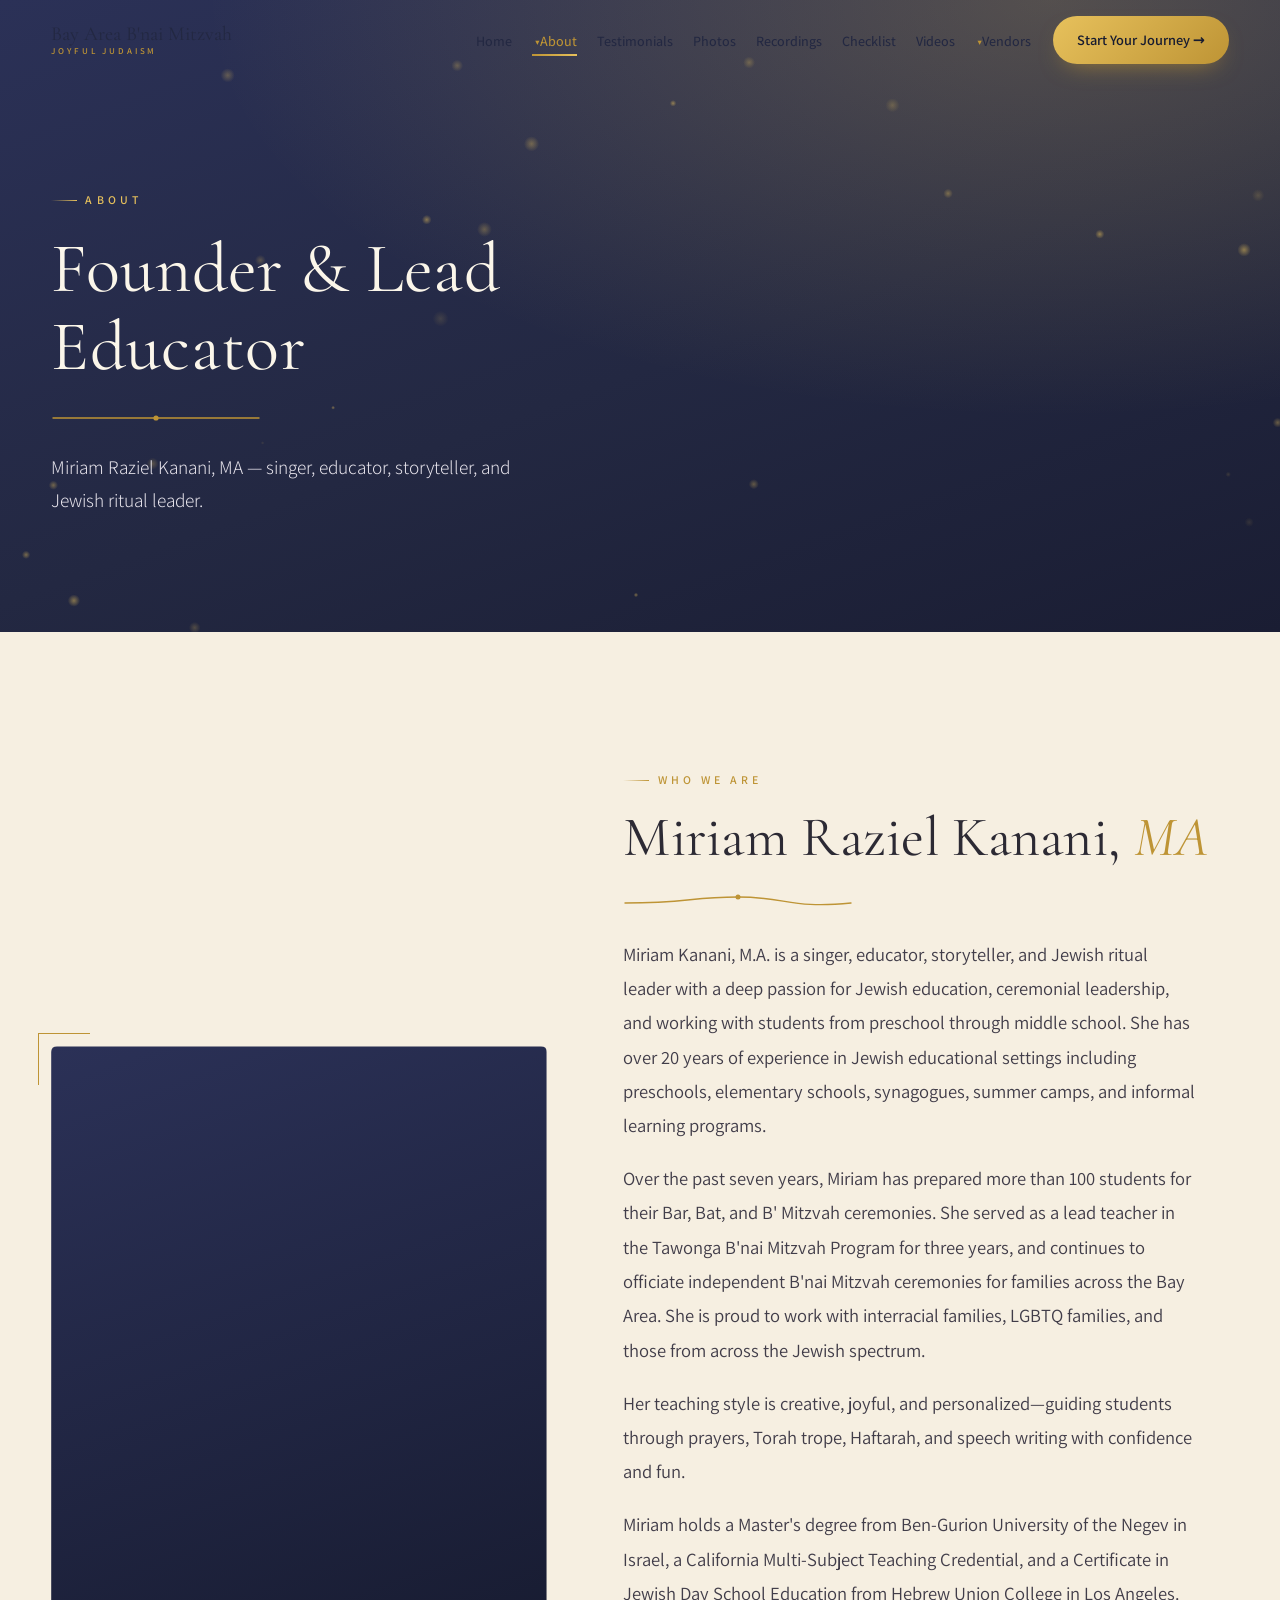
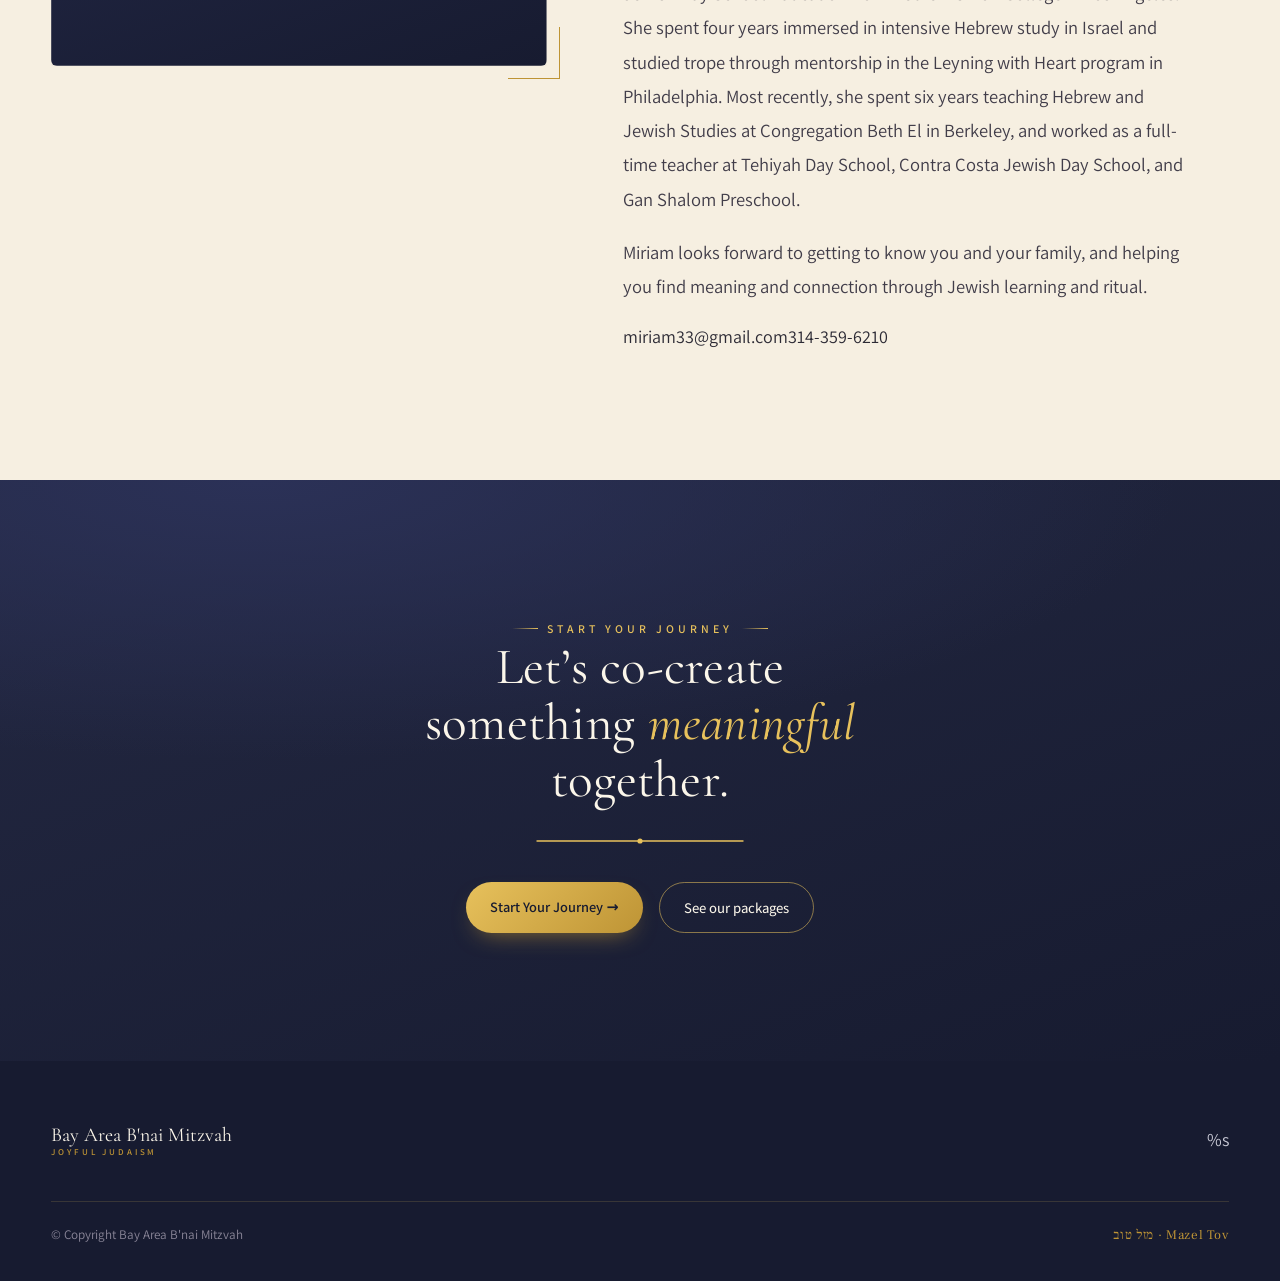
==== about.html @ bce7e062 "Add files via upload" ====
<!DOCTYPE html><html lang="en"><head>
<meta charset="UTF-8"><meta name="viewport" content="width=device-width, initial-scale=1">
<title>About | Bay Area B'nai Mitzvah</title><meta name="description" content="Meet Miriam Raziel Kanani, MA — founder and lead educator of Bay Area B'nai Mitzvah.">
<link rel="icon" href="https://static.wixstatic.com/media/364231_1ac1b4a2a10f49fabf9ff2c1f7f81361~mv2.png/v1/fill/w_64,h_75,al_c,q_90,enc_auto/x.png">
<link rel="preconnect" href="https://fonts.googleapis.com"><link rel="preconnect" href="https://fonts.gstatic.com" crossorigin>
<link href="https://fonts.googleapis.com/css2?family=Cormorant+Garamond:ital,wght@0,300;0,400;0,500;0,600;1,400;1,500&family=Assistant:wght@300;400;500;600;700&family=Frank+Ruhl+Libre:wght@400;500;700&display=swap" rel="stylesheet">
<link rel="stylesheet" href="assets/style.css">
</head><body class=""><header class="site">
  <div class="wrap nav">
    <a class="brand" href="index.html" aria-label="Bay Area B'nai Mitzvah home">
      <img src="https://static.wixstatic.com/media/364231_1ac1b4a2a10f49fabf9ff2c1f7f81361~mv2.png/v1/fill/w_180,h_212,al_c,q_90,enc_auto/x.png" alt="Bay Area B'nai Mitzvah logo" onerror="this.style.display='none'">
      <span class="brand-name">Bay Area B'nai Mitzvah<small>Joyful Judaism</small></span>
    </a>
    <nav class="menu" id="menu" aria-label="Primary">
      <ul><li><a class="lnk" href="index.html">Home</a></li><li class="has-sub"><a class="lnk active" href="about.html">About</a><ul class="sub"><li><a href="ceremony.html">Philosophy & Ceremony Officiation</a></li><li><a href="mentoring.html">Mentoring</a></li><li><a href="packages.html">Offerings & Packages</a></li><li><a href="songleaders.html">Songleaders</a></li><li><a href="faq.html">FAQ</a></li></ul></li><li><a class="lnk" href="testimonials.html">Testimonials</a></li><li><a class="lnk" href="photos.html">Photos</a></li><li><a class="lnk" href="recordings.html">Recordings</a></li><li><a class="lnk" href="checklist.html">Checklist</a></li><li><a class="lnk" href="videos.html">Videos</a></li><li class="has-sub"><a class="lnk" href="vendors.html">Vendors</a><ul class="sub"><li><a href="video-packages.html">Video Packages</a></li></ul></li></ul>
      <a class="cta" href="contact.html">Start Your Journey &rarr;</a>
    </nav>
    <button class="burger" id="burger" aria-label="Menu" aria-expanded="false"><span></span><span></span><span></span></button>
  </div>
</header><section class="page-hero reveal-root"><canvas class="motes" data-dense="0"></canvas>
  <div class="wrap"><span class="eyebrow">About</span><h1>Founder &amp; Lead Educator</h1><svg class="flourish" width="210" height="18" viewBox="0 0 210 18" style="--len:240" aria-hidden="true"><line x1="2" y1="9" x2="208" y2="9"/><circle class="dot" cx="105" cy="9" r="2.6"/></svg> <p>Miriam Raziel Kanani, MA — singer, educator, storyteller, and Jewish ritual leader.</p></div></section><section class="band band-parchment reveal-root"><div class="wrap"><div class="split flip">
   <div class="frame portrait bio-media"><div class="imgwrap"><img src="https://static.wixstatic.com/media/364231_f0483b41922f4c3c9e0d97ffe8e826ed~mv2.jpg/v1/fill/w_900,h_1150,al_c,q_90,enc_auto/x.jpg" alt="Miriam Raziel Kanani" loading="lazy" onerror="this.closest('.imgwrap').style.background='linear-gradient(160deg,#2b3157,#171b30)';this.style.opacity=0;"></div><span class="corner c-tl"></span><span class="corner c-br"></span></div>
   <div><span class="eyebrow">Who We Are</span><h2 class="title">Miriam Raziel Kanani, <em>MA</em></h2><svg class="flourish" width="230" height="20" viewBox="0 0 230 20" style="--len:360" aria-hidden="true"><path d="M2 10 C 66 10, 66 4, 115 4 S 168 16, 228 10"/><circle class="dot" cx="115" cy="4" r="2.5"/></svg>
     <p class="lead-p">Miriam Kanani, M.A. is a singer, educator, storyteller, and Jewish ritual leader with a deep passion for Jewish education, ceremonial leadership, and working with students from preschool through middle school. She has over 20 years of experience in Jewish educational settings including preschools, elementary schools, synagogues, summer camps, and informal learning programs.</p>
     <p class="lead-p">Over the past seven years, Miriam has prepared more than 100 students for their Bar, Bat, and B' Mitzvah ceremonies. She served as a lead teacher in the Tawonga B'nai Mitzvah Program for three years, and continues to officiate independent B'nai Mitzvah ceremonies for families across the Bay Area. She is proud to work with interracial families, LGBTQ families, and those from across the Jewish spectrum.</p>
     <p class="lead-p">Her teaching style is creative, joyful, and personalized&mdash;guiding students through prayers, Torah trope, Haftarah, and speech writing with confidence and fun.</p>
     <p class="lead-p">Miriam holds a Master's degree from Ben-Gurion University of the Negev in Israel, a California Multi-Subject Teaching Credential, and a Certificate in Jewish Day School Education from Hebrew Union College in Los Angeles. She spent four years immersed in intensive Hebrew study in Israel and studied trope through mentorship in the Leyning with Heart program in Philadelphia. Most recently, she spent six years teaching Hebrew and Jewish Studies at Congregation Beth El in Berkeley, and worked as a full-time teacher at Tehiyah Day School, Contra Costa Jewish Day School, and Gan Shalom Preschool.</p>
     <p class="lead-p">Miriam looks forward to getting to know you and your family, and helping you find meaning and connection through Jewish learning and ritual.</p>
     <div class="contact"><a href="mailto:miriam33@gmail.com">miriam33@gmail.com</a><a href="tel:3143596210">314-359-6210</a></div>
   </div>
 </div></div></section><section class="band band-ink reveal-root">
  <div class="wrap cta-strip">
    <span class="eyebrow center">Start Your Journey</span>
    <h2 class="title">Let&rsquo;s co-create something <em>meaningful</em> together.</h2>
    <svg class="flourish center" width="210" height="18" viewBox="0 0 210 18" style="--len:240" aria-hidden="true"><line x1="2" y1="9" x2="208" y2="9"/><circle class="dot" cx="105" cy="9" r="2.6"/></svg>
    <div class="btns"><a class="cta" href="contact.html">Start Your Journey &rarr;</a><a class="ghost light" href="packages.html">See our packages</a></div>
  </div></section><footer class="site">
  <div class="wrap">
    <div class="foot">
      <a class="brand" href="index.html">
        <img src="%s" alt="Bay Area B'nai Mitzvah logo" style="width:46px" onerror="this.style.display='none'">
        <span class="brand-name">Bay Area B'nai Mitzvah<small>Joyful Judaism</small></span>
      </a>
      <nav aria-label="Footer">%s</nav>
    </div>
    <div class="foot-base">
      <span>&copy; Copyright Bay Area B'nai Mitzvah</span>
      <span class="heb-sig">&#1502;&#1494;&#1500; &#1496;&#1493;&#1489; &middot; Mazel Tov</span>
    </div>
  </div>
</footer>
<button id="top" aria-label="Back to top">&uarr;</button>
<script src="assets/app.js"></script>
</body></html>
---- assets/style.css ----
/* ============================================================
   Bay Area B'nai Mitzvah — shared design system
   Palette rooted in illuminated Hebrew manuscript + golden hour
   ============================================================ */
:root{
  --parchment:#F6EFE1;
  --parchment-2:#EFE5D2;
  --parchment-3:#E9DCC4;
  --ink:#232842;
  --ink-2:#171B30;
  --gold:#BE9435;
  --gold-bright:#E7C15C;
  --gold-soft:#D8BE84;
  --olive:#6E7C4E;
  --pom:#A2494A;
  --text:#2C2A34;
  --muted:#6E6879;
  --muted-on-dark:#C9CAD6;
  --serif:"Cormorant Garamond", Georgia, serif;
  --sans:"Assistant", system-ui, sans-serif;
  --hebrew:"Frank Ruhl Libre", serif;
  --shadow:0 24px 60px -28px rgba(23,27,48,.35);
  --ease:cubic-bezier(.22,.61,.36,1);
}
*{box-sizing:border-box;}
html{scroll-behavior:smooth;}
body{margin:0;background:var(--parchment);color:var(--text);font-family:var(--sans);font-size:18px;line-height:1.7;-webkit-font-smoothing:antialiased;overflow-x:hidden;}
img{max-width:100%;display:block;}
a{color:inherit;text-decoration:none;}
h1,h2,h3,h4{font-family:var(--serif);font-weight:400;line-height:1.1;margin:0;letter-spacing:.005em;}
.wrap{width:min(1180px,92vw);margin-inline:auto;}
.narrow{width:min(880px,92vw);margin-inline:auto;}

.eyebrow{font-family:var(--sans);font-size:.74rem;font-weight:600;letter-spacing:.34em;text-transform:uppercase;color:var(--gold);display:inline-flex;align-items:center;gap:.7em;}
.eyebrow::before{content:"";width:26px;height:1px;background:linear-gradient(90deg,transparent,var(--gold));display:inline-block;}
.eyebrow.center::after{content:"";width:26px;height:1px;background:linear-gradient(90deg,var(--gold),transparent);display:inline-block;}

/* ---------- NAV ---------- */
header.site{position:fixed;inset:0 0 auto 0;z-index:60;transition:background .5s var(--ease),box-shadow .5s var(--ease),padding .4s var(--ease);padding:16px 0;}
header.site.scrolled{background:rgba(246,239,225,.86);backdrop-filter:blur(14px);-webkit-backdrop-filter:blur(14px);box-shadow:0 1px 0 rgba(190,148,53,.25),0 18px 40px -34px rgba(23,27,48,.5);padding:9px 0;}
header.site.solid{background:rgba(246,239,225,.92);backdrop-filter:blur(10px);box-shadow:0 1px 0 rgba(190,148,53,.2);}
.nav{display:flex;align-items:center;justify-content:space-between;gap:22px;}
.brand{display:flex;align-items:center;gap:12px;}
.brand img{width:40px;height:auto;filter:drop-shadow(0 4px 10px rgba(23,27,48,.18));transition:transform .6s var(--ease);}
.brand:hover img{transform:rotate(-4deg) scale(1.05);}
.brand-name{font-family:var(--serif);font-size:1.24rem;line-height:1.02;color:var(--ink);}
.brand-name small{display:block;font-family:var(--sans);font-size:.56rem;letter-spacing:.32em;text-transform:uppercase;color:var(--gold);margin-top:3px;font-weight:600;}

.menu{display:flex;align-items:center;gap:22px;}
.menu>ul{display:flex;align-items:center;gap:20px;list-style:none;margin:0;padding:0;}
.menu a.lnk{position:relative;font-size:.88rem;font-weight:500;color:var(--ink);padding:6px 0;}
.menu a.lnk::after{content:"";position:absolute;left:0;bottom:0;height:1.5px;width:100%;background:linear-gradient(90deg,var(--gold),var(--gold-bright));transform:scaleX(0);transform-origin:left;transition:transform .4s var(--ease);}
.menu a.lnk:hover,.menu a.lnk.active{color:var(--gold);}
.menu a.lnk.active::after,.menu a.lnk:hover::after{transform:scaleX(1);}
.has-sub{position:relative;}
.has-sub>a::before{content:"▾";font-size:.6em;margin-left:.35em;color:var(--gold);vertical-align:middle;}
.sub{position:absolute;top:calc(100% + 14px);left:50%;transform:translateX(-50%) translateY(8px);background:var(--parchment);min-width:252px;border:1px solid rgba(190,148,53,.28);border-radius:12px;box-shadow:var(--shadow);padding:10px;opacity:0;visibility:hidden;transition:.3s var(--ease);list-style:none;margin:0;}
.has-sub:hover .sub{opacity:1;visibility:visible;transform:translateX(-50%) translateY(0);}
.sub::before{content:"";position:absolute;top:-6px;left:50%;transform:translateX(-50%) rotate(45deg);width:12px;height:12px;background:var(--parchment);border-left:1px solid rgba(190,148,53,.28);border-top:1px solid rgba(190,148,53,.28);}
.sub li a{display:block;padding:9px 14px;border-radius:8px;font-size:.85rem;color:var(--text);transition:.22s var(--ease);}
.sub li a:hover{background:var(--parchment-2);color:var(--gold);padding-left:20px;}

.cta{font-family:var(--sans);font-weight:600;font-size:.9rem;color:var(--ink-2);background:linear-gradient(135deg,var(--gold-bright),var(--gold));padding:12px 24px;border-radius:100px;position:relative;overflow:hidden;box-shadow:0 10px 24px -12px rgba(190,148,53,.8);transition:transform .4s var(--ease),box-shadow .4s var(--ease);display:inline-flex;align-items:center;gap:.5em;border:none;cursor:pointer;white-space:nowrap;}
.cta::after{content:"";position:absolute;top:0;left:-120%;width:60%;height:100%;background:linear-gradient(100deg,transparent,rgba(255,255,255,.55),transparent);transform:skewX(-18deg);transition:left .7s var(--ease);}
.cta:hover{transform:translateY(-3px);box-shadow:0 16px 32px -12px rgba(190,148,53,.85);}
.cta:hover::after{left:130%;}
.cta.dark{background:linear-gradient(135deg,var(--ink),var(--ink-2));color:#F6EFE1;box-shadow:0 10px 24px -12px rgba(23,27,48,.7);}

.ghost{color:var(--ink);border:1px solid rgba(190,148,53,.55);padding:12px 24px;border-radius:100px;font-weight:500;font-size:.92rem;transition:.4s var(--ease);display:inline-flex;align-items:center;gap:.5em;cursor:pointer;background:none;}
.ghost:hover{background:rgba(190,148,53,.12);border-color:var(--gold);transform:translateY(-3px);}
.ghost.light{color:#FBF6EA;border-color:rgba(231,193,92,.55);}
.ghost.light:hover{background:rgba(231,193,92,.14);border-color:var(--gold-bright);}

.burger{display:none;flex-direction:column;gap:5px;background:none;border:none;cursor:pointer;padding:8px;z-index:70;}
.burger span{width:26px;height:2px;background:var(--ink);border-radius:2px;transition:.35s var(--ease);}
.burger.open span:nth-child(1){transform:translateY(7px) rotate(45deg);}
.burger.open span:nth-child(2){opacity:0;}
.burger.open span:nth-child(3){transform:translateY(-7px) rotate(-45deg);}

/* ---------- HERO (home) ---------- */
.hero{position:relative;min-height:100svh;display:flex;align-items:center;overflow:hidden;isolation:isolate;}
.hero-bg{position:absolute;inset:0;z-index:-3;background:radial-gradient(120% 90% at 78% 18%, rgba(231,193,92,.30), transparent 55%),linear-gradient(160deg,#2b3157 0%,#232842 42%,#1a1d33 100%);}
.hero-photo{position:absolute;inset:0;z-index:-2;background-image:linear-gradient(180deg,rgba(23,27,48,.30),rgba(23,27,48,.62)),var(--hero-img);background-size:cover;background-position:center 30%;opacity:.55;animation:kenburns 26s ease-in-out infinite alternate;}
@keyframes kenburns{from{transform:scale(1.08) translateY(0);}to{transform:scale(1.16) translateY(-2%);}}
.hero-glow{position:absolute;z-index:-1;width:60vmax;height:60vmax;right:-10vmax;top:-18vmax;border-radius:50%;background:radial-gradient(circle,rgba(231,193,92,.28),transparent 62%);filter:blur(10px);animation:breathe 9s ease-in-out infinite;}
@keyframes breathe{50%{transform:scale(1.12);opacity:.8;}}
.motes{position:absolute;inset:0;z-index:-1;pointer-events:none;}
.hero-inner{width:min(1180px,92vw);margin-inline:auto;padding:120px 0 90px;}
.hero-eyebrow{color:var(--gold-bright);}
.hero-eyebrow::before{background:linear-gradient(90deg,transparent,var(--gold-bright));}
.hero h1{color:#FBF6EA;font-size:clamp(2.7rem,6.4vw,5.4rem);max-width:15ch;margin:.35em 0 .5em;text-shadow:0 2px 30px rgba(0,0,0,.25);}
.hero h1 em{font-style:italic;color:var(--gold-bright);}
.hero p.lede{color:#E7E4EC;font-size:clamp(1.05rem,1.6vw,1.28rem);max-width:52ch;font-weight:300;line-height:1.65;}
.hero-actions{display:flex;gap:16px;flex-wrap:wrap;margin-top:36px;}
.scrollcue{position:absolute;left:50%;bottom:26px;transform:translateX(-50%);color:rgba(251,246,234,.7);font-size:.68rem;letter-spacing:.3em;text-transform:uppercase;display:flex;flex-direction:column;align-items:center;gap:8px;}
.scrollcue .line{width:1px;height:40px;background:linear-gradient(var(--gold-bright),transparent);animation:cue 2s ease-in-out infinite;transform-origin:top;}
@keyframes cue{0%,100%{transform:scaleY(.4);opacity:.4;}50%{transform:scaleY(1);opacity:1;}}

/* ---------- PAGE HERO (interior) ---------- */
.page-hero{position:relative;overflow:hidden;isolation:isolate;padding:clamp(140px,20vh,220px) 0 clamp(56px,8vw,96px);background:radial-gradient(120% 120% at 82% 0%, rgba(231,193,92,.24), transparent 55%),linear-gradient(160deg,#2b3157,#232842 55%,#1a1d33);}
.page-hero .motes{z-index:0;opacity:.8;}
.page-hero .wrap{position:relative;z-index:1;}
.page-hero .eyebrow{color:var(--gold-bright);}
.page-hero .eyebrow::before,.page-hero .eyebrow.center::after{background:linear-gradient(90deg,transparent,var(--gold-bright));}
.page-hero h1{color:#FBF6EA;font-size:clamp(2.5rem,5.6vw,4.4rem);max-width:18ch;margin:.28em 0 0;}
.page-hero h1 em{font-style:italic;color:var(--gold-bright);}
.page-hero p{color:#E7E4EC;font-weight:300;font-size:clamp(1.05rem,1.5vw,1.25rem);max-width:56ch;margin-top:18px;}
.page-hero.center{text-align:center;}
.page-hero.center h1,.page-hero.center p{margin-inline:auto;}

/* ---------- BANDS ---------- */
.band{padding:clamp(72px,10vw,140px) 0;position:relative;}
.band-parchment{background:var(--parchment);}
.band-alt{background:linear-gradient(180deg,var(--parchment-2),var(--parchment));}
.band-alt2{background:linear-gradient(180deg,var(--parchment),var(--parchment-2));}
.band-ink{background:radial-gradient(120% 80% at 20% 0%,#2b3157,transparent 60%),linear-gradient(160deg,var(--ink),var(--ink-2));color:#F1ECE0;}
.band-ink h2,.band-ink h3{color:#FBF6EA;}
.band-ink .eyebrow{color:var(--gold-bright);}
.band-ink .eyebrow::before,.band-ink .eyebrow.center::after{background:linear-gradient(90deg,transparent,var(--gold-bright));}

.sec-head{max-width:62ch;}
.sec-head.center{margin-inline:auto;text-align:center;}
h2.title{font-size:clamp(2.1rem,4.6vw,3.5rem);margin:.3em 0 0;}
h2.title em{font-style:italic;color:var(--gold);}
.band-ink h2.title em{color:var(--gold-bright);}
.lead-p{font-size:1.16rem;line-height:1.85;color:#413d49;max-width:64ch;}
.band-ink .lead-p{color:var(--muted-on-dark);}

/* gilded draw-on flourish (signature) */
.flourish{display:block;margin:24px 0;overflow:visible;}
.flourish path,.flourish line{stroke:var(--gold);stroke-width:1.4;fill:none;stroke-linecap:round;stroke-dasharray:var(--len,600);stroke-dashoffset:var(--len,600);transition:stroke-dashoffset 1.6s var(--ease);}
.flourish .dot{fill:var(--gold);stroke:none;opacity:0;transition:opacity .5s ease .9s;}
.in .flourish path,.in .flourish line{stroke-dashoffset:0;}
.in .flourish .dot{opacity:1;}
.band-ink .flourish path,.band-ink .flourish line{stroke:var(--gold-bright);}
.band-ink .flourish .dot{fill:var(--gold-bright);}
.flourish.center{margin-inline:auto;}

/* reveal */
.reveal{opacity:0;transform:translateY(34px);transition:opacity 1s var(--ease),transform 1s var(--ease);}
.in.reveal,.in .reveal{opacity:1;transform:none;}
.stagger>*{opacity:0;transform:translateY(26px);}
.in .stagger>*{animation:rise .9s var(--ease) forwards;}
@keyframes rise{to{opacity:1;transform:none;}}
.in .stagger>*:nth-child(1){animation-delay:.05s;}
.in .stagger>*:nth-child(2){animation-delay:.14s;}
.in .stagger>*:nth-child(3){animation-delay:.23s;}
.in .stagger>*:nth-child(4){animation-delay:.32s;}
.in .stagger>*:nth-child(5){animation-delay:.41s;}
.in .stagger>*:nth-child(6){animation-delay:.5s;}
.in .stagger>*:nth-child(7){animation-delay:.56s;}
.in .stagger>*:nth-child(8){animation-delay:.62s;}
.in .stagger>*:nth-child(n+9){animation-delay:.68s;}

/* framed image */
.frame{position:relative;}
.frame .imgwrap{position:relative;border-radius:6px;overflow:hidden;box-shadow:var(--shadow);clip-path:inset(0 0 100% 0);transition:clip-path 1.3s var(--ease);}
.in .frame .imgwrap{clip-path:inset(0 0 0 0);}
.frame img{width:100%;height:100%;object-fit:cover;transition:transform 1.4s var(--ease);transform:scale(1.12);}
.in .frame img{transform:scale(1);}
.frame.portrait img{aspect-ratio:4/5;}
.frame .corner{position:absolute;width:52px;height:52px;border:1.5px solid var(--gold);opacity:0;transition:opacity .6s ease .6s,transform .6s var(--ease) .6s;}
.frame .c-tl{top:-13px;left:-13px;border-right:none;border-bottom:none;transform:translate(10px,10px);}
.frame .c-br{bottom:-13px;right:-13px;border-left:none;border-top:none;transform:translate(-10px,-10px);}
.in .frame .corner{opacity:1;transform:translate(0,0);}
.frame .cap{position:absolute;left:16px;bottom:16px;right:16px;color:#fff;font-family:var(--serif);font-style:italic;font-size:1.05rem;text-shadow:0 2px 12px rgba(0,0,0,.6);}
.heb-watermark{position:absolute;font-family:var(--hebrew);color:var(--gold);opacity:.10;font-size:clamp(5rem,15vw,11rem);line-height:1;pointer-events:none;user-select:none;z-index:0;}

/* two-column split */
.split{display:grid;grid-template-columns:1.1fr .9fr;gap:clamp(40px,6vw,84px);align-items:center;}
.split.flip{grid-template-columns:.9fr 1.1fr;}
.split .drop{float:left;font-family:var(--serif);font-size:3.6em;line-height:.72;padding:.06em .12em 0 0;color:var(--gold);font-weight:500;}

/* feature trio (ceremony) */
.trio{display:grid;grid-template-columns:repeat(3,1fr);gap:30px;margin-top:52px;}
.fcard{background:var(--parchment);border:1px solid rgba(190,148,53,.24);border-radius:16px;overflow:hidden;box-shadow:0 20px 50px -34px rgba(23,27,48,.5);transition:transform .5s var(--ease),box-shadow .5s var(--ease);}
.fcard:hover{transform:translateY(-8px);box-shadow:0 34px 60px -34px rgba(23,27,48,.6);}
.fcard .ph{aspect-ratio:3/2;overflow:hidden;}
.fcard .ph img{width:100%;height:100%;object-fit:cover;transition:transform .8s var(--ease);}
.fcard:hover .ph img{transform:scale(1.07);}
.fcard .bd{padding:26px 26px 30px;}
.fcard .eyebrow{font-size:.66rem;}
.fcard h3{font-size:1.5rem;margin:.5em 0 .35em;color:var(--ink);}
.fcard p{font-size:1rem;color:#4a4653;line-height:1.7;margin:0;}

/* packages */
.pkgs{display:grid;grid-template-columns:repeat(3,1fr);gap:26px;margin-top:52px;align-items:stretch;}
.pkg{position:relative;background:var(--parchment);border:1px solid rgba(190,148,53,.3);border-radius:18px;padding:38px 32px;display:flex;flex-direction:column;box-shadow:0 20px 50px -36px rgba(23,27,48,.5);transition:transform .5s var(--ease),box-shadow .5s var(--ease),border-color .5s;overflow:hidden;}
.pkg::before{content:"";position:absolute;inset:0 0 auto 0;height:4px;background:linear-gradient(90deg,var(--gold),var(--gold-bright),var(--olive));transform:scaleX(0);transform-origin:left;transition:transform .7s var(--ease);}
.pkg:hover{transform:translateY(-8px);border-color:rgba(190,148,53,.6);box-shadow:0 34px 66px -36px rgba(23,27,48,.6);}
.pkg:hover::before{transform:scaleX(1);}
.pkg .heb{font-family:var(--hebrew);color:var(--gold);font-size:1.1rem;}
.pkg h3{font-size:2rem;color:var(--ink);margin:.1em 0 .1em;}
.pkg .tag{font-size:.72rem;font-weight:700;letter-spacing:.16em;text-transform:uppercase;color:var(--olive);margin-bottom:18px;}
.pkg p{font-size:1rem;line-height:1.72;color:#4a4653;margin:0 0 24px;}
.pkg .cta{align-self:flex-start;margin-top:auto;}

/* bios (songleaders / founder) */
.bio{display:grid;grid-template-columns:.8fr 1.2fr;gap:clamp(30px,5vw,64px);align-items:center;margin-bottom:clamp(52px,7vw,90px);}
.bio:last-child{margin-bottom:0;}
.bio.flip{grid-template-columns:1.2fr .8fr;}
.bio.flip .bio-media{order:2;}
.bio h3{font-size:clamp(1.9rem,3.4vw,2.7rem);color:var(--ink);}
.bio .role{font-size:.74rem;font-weight:700;letter-spacing:.28em;text-transform:uppercase;color:var(--gold);margin:.4em 0 1em;}
.bio p{font-size:1.06rem;line-height:1.8;color:#413d49;}
.bio .contact{margin-top:18px;display:flex;flex-wrap:wrap;gap:8px 22px;font-size:.95rem;}
.bio .contact a{color:var(--gold);font-weight:600;border-bottom:1px solid transparent;transition:border-color .3s;}
.bio .contact a:hover{border-color:var(--gold);}
.band-ink .bio h3{color:#FBF6EA;}
.band-ink .bio p{color:var(--muted-on-dark);}

/* testimonials */
.tgrid{columns:2;column-gap:28px;margin-top:52px;}
@media(max-width:820px){.tgrid{columns:1;}}
.tcard{break-inside:avoid;margin-bottom:28px;position:relative;background:var(--parchment);border:1px solid rgba(190,148,53,.28);border-radius:16px;padding:40px 34px 32px;box-shadow:0 20px 50px -36px rgba(23,27,48,.5);transition:transform .5s var(--ease),box-shadow .5s var(--ease),border-color .5s;overflow:hidden;}
.tcard::before{content:"“";position:absolute;top:-.2em;left:.12em;font-family:var(--serif);font-size:7rem;color:var(--gold);opacity:.15;line-height:1;}
.tcard:hover{transform:translateY(-6px);box-shadow:0 32px 58px -36px rgba(23,27,48,.6);border-color:rgba(190,148,53,.55);}
.tcard p{font-family:var(--serif);font-size:1.2rem;line-height:1.5;font-style:italic;color:#39353f;position:relative;z-index:1;margin:0;}
.tcard .who{margin-top:20px;display:flex;align-items:center;gap:12px;}
.tcard .who .bar{width:32px;height:2px;background:linear-gradient(90deg,var(--gold),var(--gold-bright));flex:none;}
.tcard .who b{font-family:var(--sans);font-weight:700;font-style:normal;font-size:.98rem;color:var(--ink);display:block;line-height:1.25;}
.tcard .who small{font-family:var(--sans);font-size:.8rem;color:var(--muted);}

/* FAQ accordion */
.faq{margin-top:44px;border-top:1px solid rgba(190,148,53,.28);}
.qa{border-bottom:1px solid rgba(190,148,53,.28);}
.qa button{width:100%;background:none;border:none;cursor:pointer;text-align:left;display:flex;align-items:center;justify-content:space-between;gap:20px;padding:26px 4px;font-family:var(--serif);font-size:clamp(1.2rem,2.2vw,1.55rem);color:var(--ink);transition:color .3s;}
.qa button:hover{color:var(--gold);}
.qa .sign{flex:none;width:30px;height:30px;border-radius:50%;border:1.5px solid var(--gold);position:relative;transition:.4s var(--ease);}
.qa .sign::before,.qa .sign::after{content:"";position:absolute;background:var(--gold);border-radius:2px;top:50%;left:50%;transform:translate(-50%,-50%);}
.qa .sign::before{width:12px;height:1.5px;}
.qa .sign::after{width:1.5px;height:12px;transition:transform .4s var(--ease);}
.qa.open .sign{background:var(--gold);transform:rotate(90deg);}
.qa.open .sign::before,.qa.open .sign::after{background:var(--parchment);}
.qa.open .sign::after{transform:translate(-50%,-50%) scaleY(0);}
.qa .ans{max-height:0;overflow:hidden;transition:max-height .5s var(--ease);}
.qa .ans p{margin:0 0 26px;font-size:1.06rem;line-height:1.8;color:#4a4653;max-width:70ch;}

/* gallery */
.gallery{columns:3;column-gap:16px;margin-top:44px;}
@media(max-width:820px){.gallery{columns:2;}}
@media(max-width:520px){.gallery{columns:1;}}
.gitem{break-inside:avoid;margin-bottom:16px;border-radius:12px;overflow:hidden;box-shadow:0 16px 40px -30px rgba(23,27,48,.6);cursor:pointer;position:relative;opacity:0;transform:translateY(24px) scale(.98);transition:opacity .8s var(--ease),transform .8s var(--ease);}
.gitem.in{opacity:1;transform:none;}
.gitem img{width:100%;height:auto;transition:transform .8s var(--ease),filter .8s var(--ease);}
.gitem::after{content:"";position:absolute;inset:0;background:linear-gradient(180deg,transparent 55%,rgba(23,27,48,.32));opacity:0;transition:opacity .5s var(--ease);}
.gitem:hover img{transform:scale(1.06);}
.gitem:hover::after{opacity:1;}

/* lightbox */
.lightbox{position:fixed;inset:0;z-index:120;background:rgba(23,27,48,.9);backdrop-filter:blur(6px);display:flex;align-items:center;justify-content:center;padding:5vw;opacity:0;visibility:hidden;transition:.4s var(--ease);}
.lightbox.open{opacity:1;visibility:visible;}
.lightbox img{max-width:100%;max-height:90vh;border-radius:8px;box-shadow:0 30px 80px -20px rgba(0,0,0,.7);transform:scale(.94);transition:transform .4s var(--ease);}
.lightbox.open img{transform:scale(1);}
.lightbox .lb-close,.lightbox .lb-nav{position:absolute;background:rgba(246,239,225,.12);border:1px solid rgba(231,193,92,.4);color:#F6EFE1;width:52px;height:52px;border-radius:50%;cursor:pointer;font-size:1.3rem;display:grid;place-items:center;transition:.3s var(--ease);}
.lightbox .lb-close:hover,.lightbox .lb-nav:hover{background:rgba(231,193,92,.25);}
.lightbox .lb-close{top:24px;right:24px;}
.lightbox .lb-nav.prev{left:24px;top:50%;transform:translateY(-50%);}
.lightbox .lb-nav.next{right:24px;top:50%;transform:translateY(-50%);}

/* video grid */
.vgrid{display:grid;grid-template-columns:repeat(3,1fr);gap:24px;margin-top:44px;}
.vcard{position:relative;border-radius:14px;overflow:hidden;aspect-ratio:16/10;box-shadow:0 18px 44px -30px rgba(23,27,48,.6);cursor:pointer;background:#232842;}
.vcard img{width:100%;height:100%;object-fit:cover;transition:transform .8s var(--ease),filter .6s;filter:brightness(.82);}
.vcard:hover img{transform:scale(1.07);filter:brightness(.6);}
.vcard .play{position:absolute;inset:0;display:grid;place-items:center;}
.vcard .play span{width:62px;height:62px;border-radius:50%;background:rgba(246,239,225,.92);display:grid;place-items:center;transition:transform .5s var(--ease);}
.vcard .play span::after{content:"";border-left:17px solid var(--ink);border-top:10px solid transparent;border-bottom:10px solid transparent;margin-left:5px;}
.vcard:hover .play span{transform:scale(1.14);}
.vcard .meta{position:absolute;left:0;right:0;bottom:0;padding:16px 16px 14px;background:linear-gradient(transparent,rgba(23,27,48,.85));color:#FBF6EA;display:flex;justify-content:space-between;align-items:flex-end;gap:10px;}
.vcard .meta h4{font-family:var(--serif);font-size:1.15rem;line-height:1.15;}
.vcard .meta .dur{font-size:.78rem;font-weight:600;color:var(--gold-bright);flex:none;}
.vcard::before{content:"";position:absolute;inset:0;border:1px solid rgba(231,193,92,.4);border-radius:14px;z-index:3;pointer-events:none;}

/* audio recordings list */
.rec-group{margin-top:44px;}
.rec-group h3{font-size:clamp(1.5rem,3vw,2.1rem);color:var(--ink);display:flex;align-items:center;gap:14px;}
.band-ink .rec-group h3{color:#FBF6EA;}
.rec-group h3 .heb{font-family:var(--hebrew);color:var(--gold);font-size:.9em;}
.tracks{margin-top:22px;display:grid;grid-template-columns:repeat(2,1fr);gap:12px;}
.track{display:flex;align-items:center;gap:16px;background:var(--parchment);border:1px solid rgba(190,148,53,.24);border-radius:12px;padding:14px 18px;transition:transform .4s var(--ease),box-shadow .4s var(--ease),border-color .4s;cursor:pointer;}
.track:hover{transform:translateX(4px);border-color:rgba(190,148,53,.55);box-shadow:0 14px 30px -24px rgba(23,27,48,.6);}
.track .pbtn{flex:none;width:42px;height:42px;border-radius:50%;background:linear-gradient(135deg,var(--gold-bright),var(--gold));display:grid;place-items:center;transition:transform .4s var(--ease);}
.track .pbtn::after{content:"";border-left:12px solid var(--ink-2);border-top:7px solid transparent;border-bottom:7px solid transparent;margin-left:3px;}
.track:hover .pbtn{transform:scale(1.08);}
.track .tinfo{min-width:0;}
.track .tinfo b{font-weight:600;font-size:1rem;color:var(--ink);display:block;line-height:1.25;}
.track .tinfo small{font-size:.82rem;color:var(--muted);}
.track .tdur{margin-left:auto;font-size:.82rem;font-weight:600;color:var(--gold);flex:none;}

/* checklist */
.check-cols{display:grid;grid-template-columns:1fr 1fr;gap:32px;margin-top:44px;align-items:start;}
.check-card{background:var(--parchment);border:1px solid rgba(190,148,53,.28);border-radius:18px;padding:34px 30px;box-shadow:0 20px 50px -38px rgba(23,27,48,.5);}
.check-card h3{font-size:1.7rem;color:var(--ink);display:flex;align-items:center;gap:12px;margin-bottom:6px;}
.check-card .sub{font-size:.86rem;color:var(--muted);margin-bottom:20px;}
.checklist{list-style:none;margin:0;padding:0;}
.checklist li{display:flex;align-items:flex-start;gap:14px;padding:13px 0;border-bottom:1px dashed rgba(190,148,53,.3);cursor:pointer;font-size:1.02rem;line-height:1.5;color:#3c3945;transition:color .3s;}
.checklist li:last-child{border-bottom:none;}
.checklist li .box{flex:none;width:24px;height:24px;border-radius:7px;border:1.5px solid var(--gold);margin-top:2px;position:relative;transition:.3s var(--ease);}
.checklist li .box::after{content:"";position:absolute;left:7px;top:2px;width:7px;height:13px;border:solid var(--parchment);border-width:0 2.5px 2.5px 0;transform:rotate(45deg) scale(0);transition:transform .3s var(--ease);}
.checklist li.done .box{background:var(--olive);border-color:var(--olive);}
.checklist li.done .box::after{transform:rotate(45deg) scale(1);}
.checklist li.done{color:var(--muted);text-decoration:line-through;text-decoration-color:rgba(110,124,78,.5);}

/* vendors */
.vend-grid{display:grid;grid-template-columns:repeat(2,1fr);gap:28px;margin-top:44px;}
.vend-card{background:var(--parchment);border:1px solid rgba(190,148,53,.26);border-radius:18px;padding:34px 32px;box-shadow:0 20px 50px -38px rgba(23,27,48,.5);transition:transform .5s var(--ease),box-shadow .5s var(--ease);}
.vend-card:hover{transform:translateY(-6px);box-shadow:0 32px 58px -38px rgba(23,27,48,.6);}
.vend-card h3{font-size:1.7rem;color:var(--ink);margin-bottom:6px;}
.vend-card .kicker{font-size:.7rem;font-weight:700;letter-spacing:.2em;text-transform:uppercase;color:var(--olive);margin-bottom:16px;}
.vend-card p{font-size:1rem;line-height:1.7;color:#4a4653;margin:0 0 16px;}
.vend-links{list-style:none;margin:0;padding:0;display:flex;flex-direction:column;gap:2px;}
.vend-links a{display:flex;align-items:center;gap:10px;padding:11px 12px;border-radius:10px;font-weight:600;color:var(--ink);transition:.25s var(--ease);}
.vend-links a::before{content:"";width:7px;height:7px;border-radius:50%;background:var(--gold);flex:none;transition:transform .25s;}
.vend-links a:hover{background:var(--parchment-2);color:var(--gold);padding-left:18px;}
.vend-links a:hover::before{transform:scale(1.4);}

/* contact */
.contact-grid{display:grid;grid-template-columns:.95fr 1.05fr;gap:clamp(40px,6vw,80px);align-items:center;}
.contact-copy p{color:var(--muted-on-dark);font-size:1.1rem;max-width:46ch;font-weight:300;}
.contact-copy .reach{margin-top:22px;font-size:1.05rem;color:#F1ECE0;}
.contact-copy .reach a{color:var(--gold-bright);font-weight:600;}
form{display:grid;gap:18px;}
.field{position:relative;}
.field input,.field textarea{width:100%;background:rgba(246,239,225,.06);border:1px solid rgba(231,193,92,.32);border-radius:10px;padding:19px 16px 9px;color:#FBF6EA;font-family:var(--sans);font-size:1rem;transition:.35s var(--ease);}
.field textarea{min-height:130px;resize:vertical;}
.field label{position:absolute;left:16px;top:16px;color:var(--muted-on-dark);font-size:1rem;pointer-events:none;transition:.25s var(--ease);}
.field input:focus,.field textarea:focus{outline:none;border-color:var(--gold-bright);background:rgba(246,239,225,.1);box-shadow:0 0 0 4px rgba(231,193,92,.12);}
.field input:focus+label,.field textarea:focus+label,.field input:not(:placeholder-shown)+label,.field textarea:not(:placeholder-shown)+label{top:6px;font-size:.66rem;letter-spacing:.14em;text-transform:uppercase;color:var(--gold-bright);}
.field .req{color:var(--gold-bright);}
form .cta{justify-content:center;padding:15px 28px;font-size:.98rem;margin-top:4px;}

/* closing band */
.closing{position:relative;min-height:56vh;display:grid;place-items:center;text-align:center;overflow:hidden;isolation:isolate;}
.closing-bg{position:absolute;inset:-12% 0;z-index:-2;background-image:linear-gradient(180deg,rgba(23,27,48,.55),rgba(23,27,48,.72)),var(--joyful-img);background-size:cover;background-position:center;will-change:transform;}
.closing h2{color:#FBF6EA;font-size:clamp(2.4rem,6vw,5rem);text-transform:lowercase;max-width:16ch;line-height:1.05;text-shadow:0 4px 40px rgba(0,0,0,.4);padding:0 5vw;}
.closing h2 .shine{background:linear-gradient(100deg,var(--gold-soft),var(--gold-bright) 45%,#fff 50%,var(--gold-bright) 55%,var(--gold-soft));-webkit-background-clip:text;background-clip:text;color:transparent;background-size:220% auto;animation:shine 6s linear infinite;}
@keyframes shine{to{background-position:220% center;}}

/* CTA strip */
.cta-strip{text-align:center;}
.cta-strip h2{font-size:clamp(2rem,4.4vw,3.2rem);max-width:20ch;margin:0 auto;}
.cta-strip .btns{display:flex;gap:16px;justify-content:center;flex-wrap:wrap;margin-top:32px;}

/* footer */
footer.site{background:var(--ink-2);color:var(--muted-on-dark);padding:64px 0 34px;}
.foot{display:flex;flex-wrap:wrap;gap:34px;justify-content:space-between;align-items:flex-start;}
.foot .brand-name{color:#FBF6EA;}
.foot nav{display:flex;flex-wrap:wrap;gap:10px 26px;max-width:600px;}
.foot nav a{font-size:.9rem;color:var(--muted-on-dark);transition:color .3s;}
.foot nav a:hover{color:var(--gold-bright);}
.foot-base{border-top:1px solid rgba(231,193,92,.16);margin-top:44px;padding-top:22px;display:flex;justify-content:space-between;flex-wrap:wrap;gap:12px;font-size:.82rem;color:#8A8698;}
.heb-sig{font-family:var(--hebrew);color:var(--gold);letter-spacing:.05em;}

/* back to top */
#top{position:fixed;right:22px;bottom:22px;width:48px;height:48px;border-radius:50%;background:linear-gradient(135deg,var(--gold-bright),var(--gold));color:var(--ink-2);border:none;cursor:pointer;display:grid;place-items:center;box-shadow:0 14px 30px -10px rgba(190,148,53,.8);opacity:0;visibility:hidden;transform:translateY(16px) scale(.9);transition:.45s var(--ease);z-index:55;font-size:1.1rem;}
#top.show{opacity:1;visibility:visible;transform:none;}
#top:hover{transform:translateY(-3px);}

.link-arrow{display:inline-flex;align-items:center;gap:.5em;color:var(--gold);font-weight:600;transition:gap .3s var(--ease);}
.link-arrow:hover{gap:1em;}
.band-ink .link-arrow{color:var(--gold-bright);}

/* ---------- responsive ---------- */
@media(max-width:980px){
  .trio,.pkgs,.vgrid{grid-template-columns:1fr 1fr;}
}
@media(max-width:920px){
  .split,.split.flip,.contact-grid,.check-cols,.vend-grid{grid-template-columns:1fr;}
  .bio,.bio.flip{grid-template-columns:1fr;}
  .bio.flip .bio-media{order:-1;}
  .bio-media{max-width:420px;margin-inline:auto;}
  .tracks{grid-template-columns:1fr;}
}
@media(max-width:860px){
  .burger{display:flex;}
  .menu{position:fixed;inset:0 0 0 auto;width:min(340px,86vw);background:var(--parchment);flex-direction:column;align-items:stretch;justify-content:flex-start;gap:0;padding:92px 24px 40px;box-shadow:-20px 0 60px -30px rgba(23,27,48,.6);transform:translateX(105%);transition:transform .5s var(--ease);overflow-y:auto;}
  .menu.open{transform:translateX(0);}
  .menu>ul{flex-direction:column;align-items:stretch;gap:2px;width:100%;}
  .menu>ul>li{border-bottom:1px solid rgba(190,148,53,.16);}
  .menu a.lnk{display:block;padding:14px 4px;font-size:1.02rem;}
  .menu a.lnk::after{display:none;}
  .sub{position:static;transform:none;opacity:1;visibility:visible;box-shadow:none;border:none;padding:0 0 10px 14px;min-width:0;background:none;}
  .sub::before{display:none;}
  .has-sub:hover .sub{transform:none;}
  .menu .cta{margin-top:20px;text-align:center;justify-content:center;}
  body.lock{overflow:hidden;}
}
@media(max-width:640px){
  .trio,.pkgs,.vgrid{grid-template-columns:1fr;}
}
@media(max-width:520px){ body{font-size:17px;} }

@media(prefers-reduced-motion:reduce){
  *{animation:none!important;transition-duration:.001s!important;}
  .reveal,.in .stagger>*,.frame .imgwrap,.frame img,.frame .corner,.gitem{opacity:1!important;transform:none!important;clip-path:none!important;}
  .flourish path,.flourish line{stroke-dashoffset:0!important;}
  html{scroll-behavior:auto;}
}
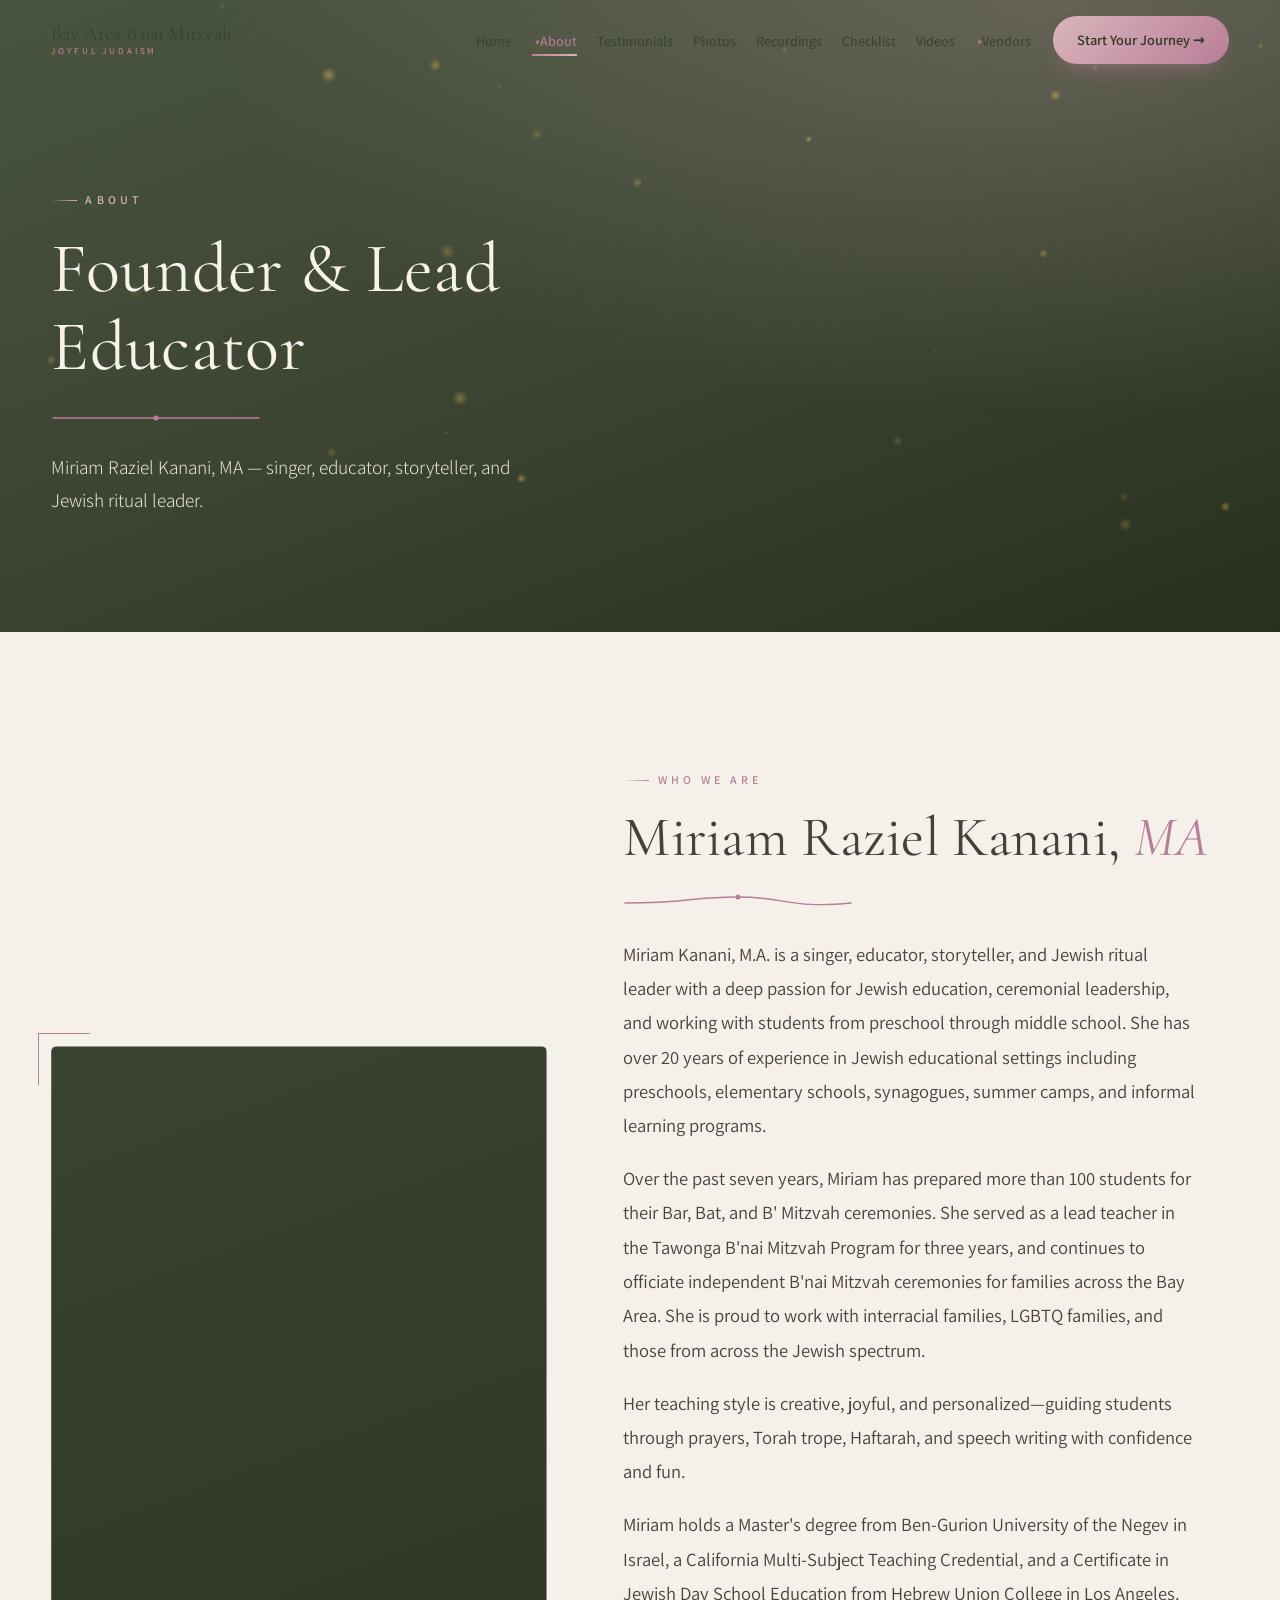
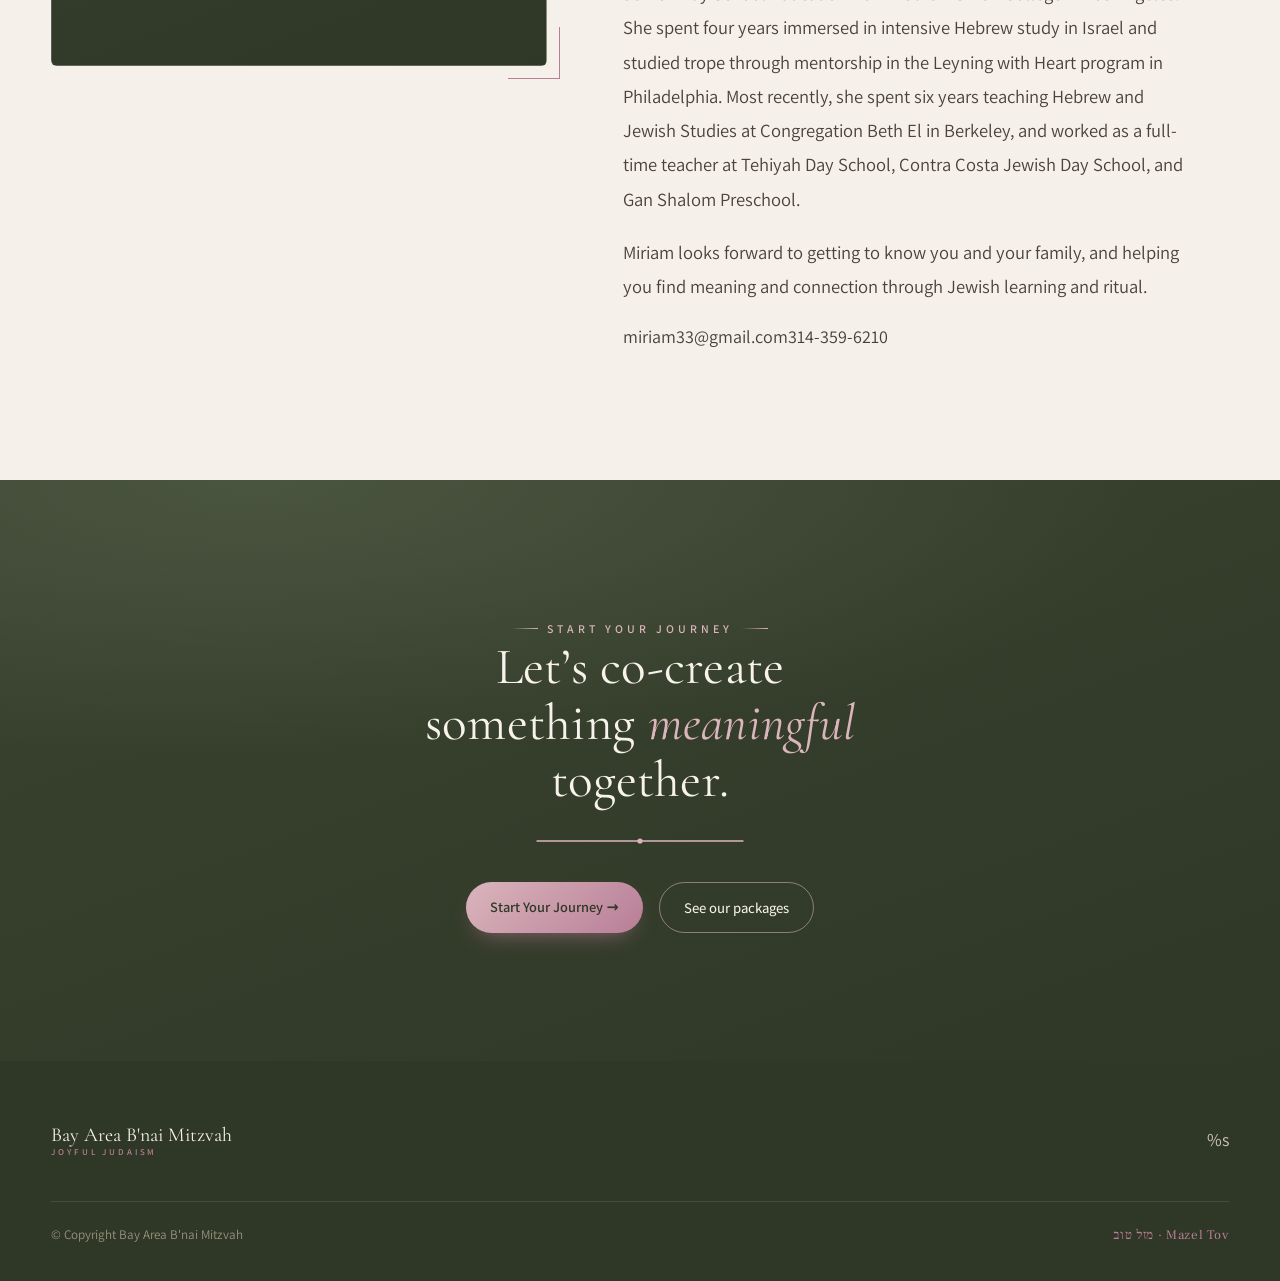
==== commit 2df6f279: "Add files via upload" ====
--- a/about.html
+++ b/about.html
@@ -19,7 +19,7 @@
   </div>
 </header><section class="page-hero reveal-root"><canvas class="motes" data-dense="0"></canvas>
   <div class="wrap"><span class="eyebrow">About</span><h1>Founder &amp; Lead Educator</h1><svg class="flourish" width="210" height="18" viewBox="0 0 210 18" style="--len:240" aria-hidden="true"><line x1="2" y1="9" x2="208" y2="9"/><circle class="dot" cx="105" cy="9" r="2.6"/></svg> <p>Miriam Raziel Kanani, MA — singer, educator, storyteller, and Jewish ritual leader.</p></div></section><section class="band band-parchment reveal-root"><div class="wrap"><div class="split flip">
-   <div class="frame portrait bio-media"><div class="imgwrap"><img src="https://static.wixstatic.com/media/364231_f0483b41922f4c3c9e0d97ffe8e826ed~mv2.jpg/v1/fill/w_900,h_1150,al_c,q_90,enc_auto/x.jpg" alt="Miriam Raziel Kanani" loading="lazy" onerror="this.closest('.imgwrap').style.background='linear-gradient(160deg,#2b3157,#171b30)';this.style.opacity=0;"></div><span class="corner c-tl"></span><span class="corner c-br"></span></div>
+   <div class="frame portrait bio-media"><div class="imgwrap"><img src="https://static.wixstatic.com/media/364231_f0483b41922f4c3c9e0d97ffe8e826ed~mv2.jpg/v1/fill/w_900,h_1150,al_c,q_90,enc_auto/x.jpg" alt="Miriam Raziel Kanani" loading="lazy" onerror="this.closest('.imgwrap').style.background='linear-gradient(160deg,#3A4330,#2F3726)';this.style.opacity=0;"></div><span class="corner c-tl"></span><span class="corner c-br"></span></div>
    <div><span class="eyebrow">Who We Are</span><h2 class="title">Miriam Raziel Kanani, <em>MA</em></h2><svg class="flourish" width="230" height="20" viewBox="0 0 230 20" style="--len:360" aria-hidden="true"><path d="M2 10 C 66 10, 66 4, 115 4 S 168 16, 228 10"/><circle class="dot" cx="115" cy="4" r="2.5"/></svg>
      <p class="lead-p">Miriam Kanani, M.A. is a singer, educator, storyteller, and Jewish ritual leader with a deep passion for Jewish education, ceremonial leadership, and working with students from preschool through middle school. She has over 20 years of experience in Jewish educational settings including preschools, elementary schools, synagogues, summer camps, and informal learning programs.</p>
      <p class="lead-p">Over the past seven years, Miriam has prepared more than 100 students for their Bar, Bat, and B' Mitzvah ceremonies. She served as a lead teacher in the Tawonga B'nai Mitzvah Program for three years, and continues to officiate independent B'nai Mitzvah ceremonies for families across the Bay Area. She is proud to work with interracial families, LGBTQ families, and those from across the Jewish spectrum.</p>
--- a/assets/style.css
+++ b/assets/style.css
@@ -3,23 +3,23 @@
    Palette rooted in illuminated Hebrew manuscript + golden hour
    ============================================================ */
 :root{
-  --parchment:#F6EFE1;
-  --parchment-2:#EFE5D2;
-  --parchment-3:#E9DCC4;
-  --ink:#232842;
-  --ink-2:#171B30;
-  --gold:#BE9435;
-  --gold-bright:#E7C15C;
-  --gold-soft:#D8BE84;
-  --olive:#6E7C4E;
-  --pom:#A2494A;
-  --text:#2C2A34;
-  --muted:#6E6879;
-  --muted-on-dark:#C9CAD6;
+  --parchment:#F5F0EA;
+  --parchment-2:#EDE6DC;
+  --parchment-3:#E4DCD0;
+  --ink:#3A4330;
+  --ink-2:#2F3726;
+  --gold:#B87E97;
+  --gold-bright:#DAB5BC;
+  --gold-soft:#E7CCD4;
+  --olive:#858A76;
+  --pom:#B0857F;
+  --text:#45403A;
+  --muted:#8B807A;
+  --muted-on-dark:#CFC8BB;
   --serif:"Cormorant Garamond", Georgia, serif;
   --sans:"Assistant", system-ui, sans-serif;
   --hebrew:"Frank Ruhl Libre", serif;
-  --shadow:0 24px 60px -28px rgba(23,27,48,.35);
+  --shadow:0 24px 60px -28px rgba(47, 55, 38,.35);
   --ease:cubic-bezier(.22,.61,.36,1);
 }
 *{box-sizing:border-box;}
@@ -37,11 +37,11 @@
 
 /* ---------- NAV ---------- */
 header.site{position:fixed;inset:0 0 auto 0;z-index:60;transition:background .5s var(--ease),box-shadow .5s var(--ease),padding .4s var(--ease);padding:16px 0;}
-header.site.scrolled{background:rgba(246,239,225,.86);backdrop-filter:blur(14px);-webkit-backdrop-filter:blur(14px);box-shadow:0 1px 0 rgba(190,148,53,.25),0 18px 40px -34px rgba(23,27,48,.5);padding:9px 0;}
-header.site.solid{background:rgba(246,239,225,.92);backdrop-filter:blur(10px);box-shadow:0 1px 0 rgba(190,148,53,.2);}
+header.site.scrolled{background:rgba(245, 240, 234,.86);backdrop-filter:blur(14px);-webkit-backdrop-filter:blur(14px);box-shadow:0 1px 0 rgba(184, 126, 151,.25),0 18px 40px -34px rgba(47, 55, 38,.5);padding:9px 0;}
+header.site.solid{background:rgba(245, 240, 234,.92);backdrop-filter:blur(10px);box-shadow:0 1px 0 rgba(184, 126, 151,.2);}
 .nav{display:flex;align-items:center;justify-content:space-between;gap:22px;}
 .brand{display:flex;align-items:center;gap:12px;}
-.brand img{width:40px;height:auto;filter:drop-shadow(0 4px 10px rgba(23,27,48,.18));transition:transform .6s var(--ease);}
+.brand img{width:40px;height:auto;filter:drop-shadow(0 4px 10px rgba(47, 55, 38,.18));transition:transform .6s var(--ease);}
 .brand:hover img{transform:rotate(-4deg) scale(1.05);}
 .brand-name{font-family:var(--serif);font-size:1.24rem;line-height:1.02;color:var(--ink);}
 .brand-name small{display:block;font-family:var(--sans);font-size:.56rem;letter-spacing:.32em;text-transform:uppercase;color:var(--gold);margin-top:3px;font-weight:600;}
@@ -54,22 +54,22 @@
 .menu a.lnk.active::after,.menu a.lnk:hover::after{transform:scaleX(1);}
 .has-sub{position:relative;}
 .has-sub>a::before{content:"▾";font-size:.6em;margin-left:.35em;color:var(--gold);vertical-align:middle;}
-.sub{position:absolute;top:calc(100% + 14px);left:50%;transform:translateX(-50%) translateY(8px);background:var(--parchment);min-width:252px;border:1px solid rgba(190,148,53,.28);border-radius:12px;box-shadow:var(--shadow);padding:10px;opacity:0;visibility:hidden;transition:.3s var(--ease);list-style:none;margin:0;}
+.sub{position:absolute;top:calc(100% + 14px);left:50%;transform:translateX(-50%) translateY(8px);background:var(--parchment);min-width:252px;border:1px solid rgba(184, 126, 151,.28);border-radius:12px;box-shadow:var(--shadow);padding:10px;opacity:0;visibility:hidden;transition:.3s var(--ease);list-style:none;margin:0;}
 .has-sub:hover .sub{opacity:1;visibility:visible;transform:translateX(-50%) translateY(0);}
-.sub::before{content:"";position:absolute;top:-6px;left:50%;transform:translateX(-50%) rotate(45deg);width:12px;height:12px;background:var(--parchment);border-left:1px solid rgba(190,148,53,.28);border-top:1px solid rgba(190,148,53,.28);}
+.sub::before{content:"";position:absolute;top:-6px;left:50%;transform:translateX(-50%) rotate(45deg);width:12px;height:12px;background:var(--parchment);border-left:1px solid rgba(184, 126, 151,.28);border-top:1px solid rgba(184, 126, 151,.28);}
 .sub li a{display:block;padding:9px 14px;border-radius:8px;font-size:.85rem;color:var(--text);transition:.22s var(--ease);}
 .sub li a:hover{background:var(--parchment-2);color:var(--gold);padding-left:20px;}
 
-.cta{font-family:var(--sans);font-weight:600;font-size:.9rem;color:var(--ink-2);background:linear-gradient(135deg,var(--gold-bright),var(--gold));padding:12px 24px;border-radius:100px;position:relative;overflow:hidden;box-shadow:0 10px 24px -12px rgba(190,148,53,.8);transition:transform .4s var(--ease),box-shadow .4s var(--ease);display:inline-flex;align-items:center;gap:.5em;border:none;cursor:pointer;white-space:nowrap;}
+.cta{font-family:var(--sans);font-weight:600;font-size:.9rem;color:var(--ink-2);background:linear-gradient(135deg,var(--gold-bright),var(--gold));padding:12px 24px;border-radius:100px;position:relative;overflow:hidden;box-shadow:0 10px 24px -12px rgba(184, 126, 151,.8);transition:transform .4s var(--ease),box-shadow .4s var(--ease);display:inline-flex;align-items:center;gap:.5em;border:none;cursor:pointer;white-space:nowrap;}
 .cta::after{content:"";position:absolute;top:0;left:-120%;width:60%;height:100%;background:linear-gradient(100deg,transparent,rgba(255,255,255,.55),transparent);transform:skewX(-18deg);transition:left .7s var(--ease);}
-.cta:hover{transform:translateY(-3px);box-shadow:0 16px 32px -12px rgba(190,148,53,.85);}
+.cta:hover{transform:translateY(-3px);box-shadow:0 16px 32px -12px rgba(184, 126, 151,.85);}
 .cta:hover::after{left:130%;}
-.cta.dark{background:linear-gradient(135deg,var(--ink),var(--ink-2));color:#F6EFE1;box-shadow:0 10px 24px -12px rgba(23,27,48,.7);}
-
-.ghost{color:var(--ink);border:1px solid rgba(190,148,53,.55);padding:12px 24px;border-radius:100px;font-weight:500;font-size:.92rem;transition:.4s var(--ease);display:inline-flex;align-items:center;gap:.5em;cursor:pointer;background:none;}
-.ghost:hover{background:rgba(190,148,53,.12);border-color:var(--gold);transform:translateY(-3px);}
-.ghost.light{color:#FBF6EA;border-color:rgba(231,193,92,.55);}
-.ghost.light:hover{background:rgba(231,193,92,.14);border-color:var(--gold-bright);}
+.cta.dark{background:linear-gradient(135deg,var(--ink),var(--ink-2));color:#F5F0EA;box-shadow:0 10px 24px -12px rgba(47, 55, 38,.7);}
+
+.ghost{color:var(--ink);border:1px solid rgba(184, 126, 151,.55);padding:12px 24px;border-radius:100px;font-weight:500;font-size:.92rem;transition:.4s var(--ease);display:inline-flex;align-items:center;gap:.5em;cursor:pointer;background:none;}
+.ghost:hover{background:rgba(184, 126, 151,.12);border-color:var(--gold);transform:translateY(-3px);}
+.ghost.light{color:#F7F2EA;border-color:rgba(218, 181, 188,.55);}
+.ghost.light:hover{background:rgba(218, 181, 188,.14);border-color:var(--gold-bright);}
 
 .burger{display:none;flex-direction:column;gap:5px;background:none;border:none;cursor:pointer;padding:8px;z-index:70;}
 .burger span{width:26px;height:2px;background:var(--ink);border-radius:2px;transition:.35s var(--ease);}
@@ -79,32 +79,32 @@
 
 /* ---------- HERO (home) ---------- */
 .hero{position:relative;min-height:100svh;display:flex;align-items:center;overflow:hidden;isolation:isolate;}
-.hero-bg{position:absolute;inset:0;z-index:-3;background:radial-gradient(120% 90% at 78% 18%, rgba(231,193,92,.30), transparent 55%),linear-gradient(160deg,#2b3157 0%,#232842 42%,#1a1d33 100%);}
-.hero-photo{position:absolute;inset:0;z-index:-2;background-image:linear-gradient(180deg,rgba(23,27,48,.30),rgba(23,27,48,.62)),var(--hero-img);background-size:cover;background-position:center 30%;opacity:.55;animation:kenburns 26s ease-in-out infinite alternate;}
+.hero-bg{position:absolute;inset:0;z-index:-3;background:radial-gradient(120% 90% at 78% 18%, rgba(218, 181, 188,.30), transparent 55%),linear-gradient(160deg,#4A5540 0%,#3A4330 42%,#272F1E 100%);}
+.hero-photo{position:absolute;inset:0;z-index:-2;background-image:linear-gradient(180deg,rgba(47, 55, 38,.30),rgba(47, 55, 38,.62)),var(--hero-img);background-size:cover;background-position:center 30%;opacity:.55;animation:kenburns 26s ease-in-out infinite alternate;}
 @keyframes kenburns{from{transform:scale(1.08) translateY(0);}to{transform:scale(1.16) translateY(-2%);}}
-.hero-glow{position:absolute;z-index:-1;width:60vmax;height:60vmax;right:-10vmax;top:-18vmax;border-radius:50%;background:radial-gradient(circle,rgba(231,193,92,.28),transparent 62%);filter:blur(10px);animation:breathe 9s ease-in-out infinite;}
+.hero-glow{position:absolute;z-index:-1;width:60vmax;height:60vmax;right:-10vmax;top:-18vmax;border-radius:50%;background:radial-gradient(circle,rgba(218, 181, 188,.28),transparent 62%);filter:blur(10px);animation:breathe 9s ease-in-out infinite;}
 @keyframes breathe{50%{transform:scale(1.12);opacity:.8;}}
 .motes{position:absolute;inset:0;z-index:-1;pointer-events:none;}
 .hero-inner{width:min(1180px,92vw);margin-inline:auto;padding:120px 0 90px;}
 .hero-eyebrow{color:var(--gold-bright);}
 .hero-eyebrow::before{background:linear-gradient(90deg,transparent,var(--gold-bright));}
-.hero h1{color:#FBF6EA;font-size:clamp(2.7rem,6.4vw,5.4rem);max-width:15ch;margin:.35em 0 .5em;text-shadow:0 2px 30px rgba(0,0,0,.25);}
+.hero h1{color:#F7F2EA;font-size:clamp(2.7rem,6.4vw,5.4rem);max-width:15ch;margin:.35em 0 .5em;text-shadow:0 2px 30px rgba(0,0,0,.25);}
 .hero h1 em{font-style:italic;color:var(--gold-bright);}
-.hero p.lede{color:#E7E4EC;font-size:clamp(1.05rem,1.6vw,1.28rem);max-width:52ch;font-weight:300;line-height:1.65;}
+.hero p.lede{color:#ECE6DC;font-size:clamp(1.05rem,1.6vw,1.28rem);max-width:52ch;font-weight:300;line-height:1.65;}
 .hero-actions{display:flex;gap:16px;flex-wrap:wrap;margin-top:36px;}
-.scrollcue{position:absolute;left:50%;bottom:26px;transform:translateX(-50%);color:rgba(251,246,234,.7);font-size:.68rem;letter-spacing:.3em;text-transform:uppercase;display:flex;flex-direction:column;align-items:center;gap:8px;}
+.scrollcue{position:absolute;left:50%;bottom:26px;transform:translateX(-50%);color:rgba(247, 242, 234,.7);font-size:.68rem;letter-spacing:.3em;text-transform:uppercase;display:flex;flex-direction:column;align-items:center;gap:8px;}
 .scrollcue .line{width:1px;height:40px;background:linear-gradient(var(--gold-bright),transparent);animation:cue 2s ease-in-out infinite;transform-origin:top;}
 @keyframes cue{0%,100%{transform:scaleY(.4);opacity:.4;}50%{transform:scaleY(1);opacity:1;}}
 
 /* ---------- PAGE HERO (interior) ---------- */
-.page-hero{position:relative;overflow:hidden;isolation:isolate;padding:clamp(140px,20vh,220px) 0 clamp(56px,8vw,96px);background:radial-gradient(120% 120% at 82% 0%, rgba(231,193,92,.24), transparent 55%),linear-gradient(160deg,#2b3157,#232842 55%,#1a1d33);}
+.page-hero{position:relative;overflow:hidden;isolation:isolate;padding:clamp(140px,20vh,220px) 0 clamp(56px,8vw,96px);background:radial-gradient(120% 120% at 82% 0%, rgba(218, 181, 188,.24), transparent 55%),linear-gradient(160deg,#4A5540,#3A4330 55%,#272F1E);}
 .page-hero .motes{z-index:0;opacity:.8;}
 .page-hero .wrap{position:relative;z-index:1;}
 .page-hero .eyebrow{color:var(--gold-bright);}
 .page-hero .eyebrow::before,.page-hero .eyebrow.center::after{background:linear-gradient(90deg,transparent,var(--gold-bright));}
-.page-hero h1{color:#FBF6EA;font-size:clamp(2.5rem,5.6vw,4.4rem);max-width:18ch;margin:.28em 0 0;}
+.page-hero h1{color:#F7F2EA;font-size:clamp(2.5rem,5.6vw,4.4rem);max-width:18ch;margin:.28em 0 0;}
 .page-hero h1 em{font-style:italic;color:var(--gold-bright);}
-.page-hero p{color:#E7E4EC;font-weight:300;font-size:clamp(1.05rem,1.5vw,1.25rem);max-width:56ch;margin-top:18px;}
+.page-hero p{color:#ECE6DC;font-weight:300;font-size:clamp(1.05rem,1.5vw,1.25rem);max-width:56ch;margin-top:18px;}
 .page-hero.center{text-align:center;}
 .page-hero.center h1,.page-hero.center p{margin-inline:auto;}
 
@@ -113,8 +113,8 @@
 .band-parchment{background:var(--parchment);}
 .band-alt{background:linear-gradient(180deg,var(--parchment-2),var(--parchment));}
 .band-alt2{background:linear-gradient(180deg,var(--parchment),var(--parchment-2));}
-.band-ink{background:radial-gradient(120% 80% at 20% 0%,#2b3157,transparent 60%),linear-gradient(160deg,var(--ink),var(--ink-2));color:#F1ECE0;}
-.band-ink h2,.band-ink h3{color:#FBF6EA;}
+.band-ink{background:radial-gradient(120% 80% at 20% 0%,#4A5540,transparent 60%),linear-gradient(160deg,var(--ink),var(--ink-2));color:#F1EBE1;}
+.band-ink h2,.band-ink h3{color:#F7F2EA;}
 .band-ink .eyebrow{color:var(--gold-bright);}
 .band-ink .eyebrow::before,.band-ink .eyebrow.center::after{background:linear-gradient(90deg,transparent,var(--gold-bright));}
 
@@ -123,7 +123,7 @@
 h2.title{font-size:clamp(2.1rem,4.6vw,3.5rem);margin:.3em 0 0;}
 h2.title em{font-style:italic;color:var(--gold);}
 .band-ink h2.title em{color:var(--gold-bright);}
-.lead-p{font-size:1.16rem;line-height:1.85;color:#413d49;max-width:64ch;}
+.lead-p{font-size:1.16rem;line-height:1.85;color:#4A423B;max-width:64ch;}
 .band-ink .lead-p{color:var(--muted-on-dark);}
 
 /* gilded draw-on flourish (signature) */
@@ -173,26 +173,26 @@
 
 /* feature trio (ceremony) */
 .trio{display:grid;grid-template-columns:repeat(3,1fr);gap:30px;margin-top:52px;}
-.fcard{background:var(--parchment);border:1px solid rgba(190,148,53,.24);border-radius:16px;overflow:hidden;box-shadow:0 20px 50px -34px rgba(23,27,48,.5);transition:transform .5s var(--ease),box-shadow .5s var(--ease);}
-.fcard:hover{transform:translateY(-8px);box-shadow:0 34px 60px -34px rgba(23,27,48,.6);}
+.fcard{background:var(--parchment);border:1px solid rgba(184, 126, 151,.24);border-radius:16px;overflow:hidden;box-shadow:0 20px 50px -34px rgba(47, 55, 38,.5);transition:transform .5s var(--ease),box-shadow .5s var(--ease);}
+.fcard:hover{transform:translateY(-8px);box-shadow:0 34px 60px -34px rgba(47, 55, 38,.6);}
 .fcard .ph{aspect-ratio:3/2;overflow:hidden;}
 .fcard .ph img{width:100%;height:100%;object-fit:cover;transition:transform .8s var(--ease);}
 .fcard:hover .ph img{transform:scale(1.07);}
 .fcard .bd{padding:26px 26px 30px;}
 .fcard .eyebrow{font-size:.66rem;}
 .fcard h3{font-size:1.5rem;margin:.5em 0 .35em;color:var(--ink);}
-.fcard p{font-size:1rem;color:#4a4653;line-height:1.7;margin:0;}
+.fcard p{font-size:1rem;color:#4E463F;line-height:1.7;margin:0;}
 
 /* packages */
 .pkgs{display:grid;grid-template-columns:repeat(3,1fr);gap:26px;margin-top:52px;align-items:stretch;}
-.pkg{position:relative;background:var(--parchment);border:1px solid rgba(190,148,53,.3);border-radius:18px;padding:38px 32px;display:flex;flex-direction:column;box-shadow:0 20px 50px -36px rgba(23,27,48,.5);transition:transform .5s var(--ease),box-shadow .5s var(--ease),border-color .5s;overflow:hidden;}
+.pkg{position:relative;background:var(--parchment);border:1px solid rgba(184, 126, 151,.3);border-radius:18px;padding:38px 32px;display:flex;flex-direction:column;box-shadow:0 20px 50px -36px rgba(47, 55, 38,.5);transition:transform .5s var(--ease),box-shadow .5s var(--ease),border-color .5s;overflow:hidden;}
 .pkg::before{content:"";position:absolute;inset:0 0 auto 0;height:4px;background:linear-gradient(90deg,var(--gold),var(--gold-bright),var(--olive));transform:scaleX(0);transform-origin:left;transition:transform .7s var(--ease);}
-.pkg:hover{transform:translateY(-8px);border-color:rgba(190,148,53,.6);box-shadow:0 34px 66px -36px rgba(23,27,48,.6);}
+.pkg:hover{transform:translateY(-8px);border-color:rgba(184, 126, 151,.6);box-shadow:0 34px 66px -36px rgba(47, 55, 38,.6);}
 .pkg:hover::before{transform:scaleX(1);}
 .pkg .heb{font-family:var(--hebrew);color:var(--gold);font-size:1.1rem;}
 .pkg h3{font-size:2rem;color:var(--ink);margin:.1em 0 .1em;}
 .pkg .tag{font-size:.72rem;font-weight:700;letter-spacing:.16em;text-transform:uppercase;color:var(--olive);margin-bottom:18px;}
-.pkg p{font-size:1rem;line-height:1.72;color:#4a4653;margin:0 0 24px;}
+.pkg p{font-size:1rem;line-height:1.72;color:#4E463F;margin:0 0 24px;}
 .pkg .cta{align-self:flex-start;margin-top:auto;}
 
 /* bios (songleaders / founder) */
@@ -202,28 +202,28 @@
 .bio.flip .bio-media{order:2;}
 .bio h3{font-size:clamp(1.9rem,3.4vw,2.7rem);color:var(--ink);}
 .bio .role{font-size:.74rem;font-weight:700;letter-spacing:.28em;text-transform:uppercase;color:var(--gold);margin:.4em 0 1em;}
-.bio p{font-size:1.06rem;line-height:1.8;color:#413d49;}
+.bio p{font-size:1.06rem;line-height:1.8;color:#4A423B;}
 .bio .contact{margin-top:18px;display:flex;flex-wrap:wrap;gap:8px 22px;font-size:.95rem;}
 .bio .contact a{color:var(--gold);font-weight:600;border-bottom:1px solid transparent;transition:border-color .3s;}
 .bio .contact a:hover{border-color:var(--gold);}
-.band-ink .bio h3{color:#FBF6EA;}
+.band-ink .bio h3{color:#F7F2EA;}
 .band-ink .bio p{color:var(--muted-on-dark);}
 
 /* testimonials */
 .tgrid{columns:2;column-gap:28px;margin-top:52px;}
 @media(max-width:820px){.tgrid{columns:1;}}
-.tcard{break-inside:avoid;margin-bottom:28px;position:relative;background:var(--parchment);border:1px solid rgba(190,148,53,.28);border-radius:16px;padding:40px 34px 32px;box-shadow:0 20px 50px -36px rgba(23,27,48,.5);transition:transform .5s var(--ease),box-shadow .5s var(--ease),border-color .5s;overflow:hidden;}
+.tcard{break-inside:avoid;margin-bottom:28px;position:relative;background:var(--parchment);border:1px solid rgba(184, 126, 151,.28);border-radius:16px;padding:40px 34px 32px;box-shadow:0 20px 50px -36px rgba(47, 55, 38,.5);transition:transform .5s var(--ease),box-shadow .5s var(--ease),border-color .5s;overflow:hidden;}
 .tcard::before{content:"“";position:absolute;top:-.2em;left:.12em;font-family:var(--serif);font-size:7rem;color:var(--gold);opacity:.15;line-height:1;}
-.tcard:hover{transform:translateY(-6px);box-shadow:0 32px 58px -36px rgba(23,27,48,.6);border-color:rgba(190,148,53,.55);}
-.tcard p{font-family:var(--serif);font-size:1.2rem;line-height:1.5;font-style:italic;color:#39353f;position:relative;z-index:1;margin:0;}
+.tcard:hover{transform:translateY(-6px);box-shadow:0 32px 58px -36px rgba(47, 55, 38,.6);border-color:rgba(184, 126, 151,.55);}
+.tcard p{font-family:var(--serif);font-size:1.2rem;line-height:1.5;font-style:italic;color:#423A34;position:relative;z-index:1;margin:0;}
 .tcard .who{margin-top:20px;display:flex;align-items:center;gap:12px;}
 .tcard .who .bar{width:32px;height:2px;background:linear-gradient(90deg,var(--gold),var(--gold-bright));flex:none;}
 .tcard .who b{font-family:var(--sans);font-weight:700;font-style:normal;font-size:.98rem;color:var(--ink);display:block;line-height:1.25;}
 .tcard .who small{font-family:var(--sans);font-size:.8rem;color:var(--muted);}
 
 /* FAQ accordion */
-.faq{margin-top:44px;border-top:1px solid rgba(190,148,53,.28);}
-.qa{border-bottom:1px solid rgba(190,148,53,.28);}
+.faq{margin-top:44px;border-top:1px solid rgba(184, 126, 151,.28);}
+.qa{border-bottom:1px solid rgba(184, 126, 151,.28);}
 .qa button{width:100%;background:none;border:none;cursor:pointer;text-align:left;display:flex;align-items:center;justify-content:space-between;gap:20px;padding:26px 4px;font-family:var(--serif);font-size:clamp(1.2rem,2.2vw,1.55rem);color:var(--ink);transition:color .3s;}
 .qa button:hover{color:var(--gold);}
 .qa .sign{flex:none;width:30px;height:30px;border-radius:50%;border:1.5px solid var(--gold);position:relative;transition:.4s var(--ease);}
@@ -234,52 +234,52 @@
 .qa.open .sign::before,.qa.open .sign::after{background:var(--parchment);}
 .qa.open .sign::after{transform:translate(-50%,-50%) scaleY(0);}
 .qa .ans{max-height:0;overflow:hidden;transition:max-height .5s var(--ease);}
-.qa .ans p{margin:0 0 26px;font-size:1.06rem;line-height:1.8;color:#4a4653;max-width:70ch;}
+.qa .ans p{margin:0 0 26px;font-size:1.06rem;line-height:1.8;color:#4E463F;max-width:70ch;}
 
 /* gallery */
 .gallery{columns:3;column-gap:16px;margin-top:44px;}
 @media(max-width:820px){.gallery{columns:2;}}
 @media(max-width:520px){.gallery{columns:1;}}
-.gitem{break-inside:avoid;margin-bottom:16px;border-radius:12px;overflow:hidden;box-shadow:0 16px 40px -30px rgba(23,27,48,.6);cursor:pointer;position:relative;opacity:0;transform:translateY(24px) scale(.98);transition:opacity .8s var(--ease),transform .8s var(--ease);}
+.gitem{break-inside:avoid;margin-bottom:16px;border-radius:12px;overflow:hidden;box-shadow:0 16px 40px -30px rgba(47, 55, 38,.6);cursor:pointer;position:relative;opacity:0;transform:translateY(24px) scale(.98);transition:opacity .8s var(--ease),transform .8s var(--ease);}
 .gitem.in{opacity:1;transform:none;}
 .gitem img{width:100%;height:auto;transition:transform .8s var(--ease),filter .8s var(--ease);}
-.gitem::after{content:"";position:absolute;inset:0;background:linear-gradient(180deg,transparent 55%,rgba(23,27,48,.32));opacity:0;transition:opacity .5s var(--ease);}
+.gitem::after{content:"";position:absolute;inset:0;background:linear-gradient(180deg,transparent 55%,rgba(47, 55, 38,.32));opacity:0;transition:opacity .5s var(--ease);}
 .gitem:hover img{transform:scale(1.06);}
 .gitem:hover::after{opacity:1;}
 
 /* lightbox */
-.lightbox{position:fixed;inset:0;z-index:120;background:rgba(23,27,48,.9);backdrop-filter:blur(6px);display:flex;align-items:center;justify-content:center;padding:5vw;opacity:0;visibility:hidden;transition:.4s var(--ease);}
+.lightbox{position:fixed;inset:0;z-index:120;background:rgba(47, 55, 38,.9);backdrop-filter:blur(6px);display:flex;align-items:center;justify-content:center;padding:5vw;opacity:0;visibility:hidden;transition:.4s var(--ease);}
 .lightbox.open{opacity:1;visibility:visible;}
 .lightbox img{max-width:100%;max-height:90vh;border-radius:8px;box-shadow:0 30px 80px -20px rgba(0,0,0,.7);transform:scale(.94);transition:transform .4s var(--ease);}
 .lightbox.open img{transform:scale(1);}
-.lightbox .lb-close,.lightbox .lb-nav{position:absolute;background:rgba(246,239,225,.12);border:1px solid rgba(231,193,92,.4);color:#F6EFE1;width:52px;height:52px;border-radius:50%;cursor:pointer;font-size:1.3rem;display:grid;place-items:center;transition:.3s var(--ease);}
-.lightbox .lb-close:hover,.lightbox .lb-nav:hover{background:rgba(231,193,92,.25);}
+.lightbox .lb-close,.lightbox .lb-nav{position:absolute;background:rgba(245, 240, 234,.12);border:1px solid rgba(218, 181, 188,.4);color:#F5F0EA;width:52px;height:52px;border-radius:50%;cursor:pointer;font-size:1.3rem;display:grid;place-items:center;transition:.3s var(--ease);}
+.lightbox .lb-close:hover,.lightbox .lb-nav:hover{background:rgba(218, 181, 188,.25);}
 .lightbox .lb-close{top:24px;right:24px;}
 .lightbox .lb-nav.prev{left:24px;top:50%;transform:translateY(-50%);}
 .lightbox .lb-nav.next{right:24px;top:50%;transform:translateY(-50%);}
 
 /* video grid */
 .vgrid{display:grid;grid-template-columns:repeat(3,1fr);gap:24px;margin-top:44px;}
-.vcard{position:relative;border-radius:14px;overflow:hidden;aspect-ratio:16/10;box-shadow:0 18px 44px -30px rgba(23,27,48,.6);cursor:pointer;background:#232842;}
+.vcard{position:relative;border-radius:14px;overflow:hidden;aspect-ratio:16/10;box-shadow:0 18px 44px -30px rgba(47, 55, 38,.6);cursor:pointer;background:#3A4330;}
 .vcard img{width:100%;height:100%;object-fit:cover;transition:transform .8s var(--ease),filter .6s;filter:brightness(.82);}
 .vcard:hover img{transform:scale(1.07);filter:brightness(.6);}
 .vcard .play{position:absolute;inset:0;display:grid;place-items:center;}
-.vcard .play span{width:62px;height:62px;border-radius:50%;background:rgba(246,239,225,.92);display:grid;place-items:center;transition:transform .5s var(--ease);}
+.vcard .play span{width:62px;height:62px;border-radius:50%;background:rgba(245, 240, 234,.92);display:grid;place-items:center;transition:transform .5s var(--ease);}
 .vcard .play span::after{content:"";border-left:17px solid var(--ink);border-top:10px solid transparent;border-bottom:10px solid transparent;margin-left:5px;}
 .vcard:hover .play span{transform:scale(1.14);}
-.vcard .meta{position:absolute;left:0;right:0;bottom:0;padding:16px 16px 14px;background:linear-gradient(transparent,rgba(23,27,48,.85));color:#FBF6EA;display:flex;justify-content:space-between;align-items:flex-end;gap:10px;}
+.vcard .meta{position:absolute;left:0;right:0;bottom:0;padding:16px 16px 14px;background:linear-gradient(transparent,rgba(47, 55, 38,.85));color:#F7F2EA;display:flex;justify-content:space-between;align-items:flex-end;gap:10px;}
 .vcard .meta h4{font-family:var(--serif);font-size:1.15rem;line-height:1.15;}
 .vcard .meta .dur{font-size:.78rem;font-weight:600;color:var(--gold-bright);flex:none;}
-.vcard::before{content:"";position:absolute;inset:0;border:1px solid rgba(231,193,92,.4);border-radius:14px;z-index:3;pointer-events:none;}
+.vcard::before{content:"";position:absolute;inset:0;border:1px solid rgba(218, 181, 188,.4);border-radius:14px;z-index:3;pointer-events:none;}
 
 /* audio recordings list */
 .rec-group{margin-top:44px;}
 .rec-group h3{font-size:clamp(1.5rem,3vw,2.1rem);color:var(--ink);display:flex;align-items:center;gap:14px;}
-.band-ink .rec-group h3{color:#FBF6EA;}
+.band-ink .rec-group h3{color:#F7F2EA;}
 .rec-group h3 .heb{font-family:var(--hebrew);color:var(--gold);font-size:.9em;}
 .tracks{margin-top:22px;display:grid;grid-template-columns:repeat(2,1fr);gap:12px;}
-.track{display:flex;align-items:center;gap:16px;background:var(--parchment);border:1px solid rgba(190,148,53,.24);border-radius:12px;padding:14px 18px;transition:transform .4s var(--ease),box-shadow .4s var(--ease),border-color .4s;cursor:pointer;}
-.track:hover{transform:translateX(4px);border-color:rgba(190,148,53,.55);box-shadow:0 14px 30px -24px rgba(23,27,48,.6);}
+.track{display:flex;align-items:center;gap:16px;background:var(--parchment);border:1px solid rgba(184, 126, 151,.24);border-radius:12px;padding:14px 18px;transition:transform .4s var(--ease),box-shadow .4s var(--ease),border-color .4s;cursor:pointer;}
+.track:hover{transform:translateX(4px);border-color:rgba(184, 126, 151,.55);box-shadow:0 14px 30px -24px rgba(47, 55, 38,.6);}
 .track .pbtn{flex:none;width:42px;height:42px;border-radius:50%;background:linear-gradient(135deg,var(--gold-bright),var(--gold));display:grid;place-items:center;transition:transform .4s var(--ease);}
 .track .pbtn::after{content:"";border-left:12px solid var(--ink-2);border-top:7px solid transparent;border-bottom:7px solid transparent;margin-left:3px;}
 .track:hover .pbtn{transform:scale(1.08);}
@@ -290,25 +290,25 @@
 
 /* checklist */
 .check-cols{display:grid;grid-template-columns:1fr 1fr;gap:32px;margin-top:44px;align-items:start;}
-.check-card{background:var(--parchment);border:1px solid rgba(190,148,53,.28);border-radius:18px;padding:34px 30px;box-shadow:0 20px 50px -38px rgba(23,27,48,.5);}
+.check-card{background:var(--parchment);border:1px solid rgba(184, 126, 151,.28);border-radius:18px;padding:34px 30px;box-shadow:0 20px 50px -38px rgba(47, 55, 38,.5);}
 .check-card h3{font-size:1.7rem;color:var(--ink);display:flex;align-items:center;gap:12px;margin-bottom:6px;}
 .check-card .sub{font-size:.86rem;color:var(--muted);margin-bottom:20px;}
 .checklist{list-style:none;margin:0;padding:0;}
-.checklist li{display:flex;align-items:flex-start;gap:14px;padding:13px 0;border-bottom:1px dashed rgba(190,148,53,.3);cursor:pointer;font-size:1.02rem;line-height:1.5;color:#3c3945;transition:color .3s;}
+.checklist li{display:flex;align-items:flex-start;gap:14px;padding:13px 0;border-bottom:1px dashed rgba(184, 126, 151,.3);cursor:pointer;font-size:1.02rem;line-height:1.5;color:#47403A;transition:color .3s;}
 .checklist li:last-child{border-bottom:none;}
 .checklist li .box{flex:none;width:24px;height:24px;border-radius:7px;border:1.5px solid var(--gold);margin-top:2px;position:relative;transition:.3s var(--ease);}
 .checklist li .box::after{content:"";position:absolute;left:7px;top:2px;width:7px;height:13px;border:solid var(--parchment);border-width:0 2.5px 2.5px 0;transform:rotate(45deg) scale(0);transition:transform .3s var(--ease);}
 .checklist li.done .box{background:var(--olive);border-color:var(--olive);}
 .checklist li.done .box::after{transform:rotate(45deg) scale(1);}
-.checklist li.done{color:var(--muted);text-decoration:line-through;text-decoration-color:rgba(110,124,78,.5);}
+.checklist li.done{color:var(--muted);text-decoration:line-through;text-decoration-color:rgba(133, 138, 118,.5);}
 
 /* vendors */
 .vend-grid{display:grid;grid-template-columns:repeat(2,1fr);gap:28px;margin-top:44px;}
-.vend-card{background:var(--parchment);border:1px solid rgba(190,148,53,.26);border-radius:18px;padding:34px 32px;box-shadow:0 20px 50px -38px rgba(23,27,48,.5);transition:transform .5s var(--ease),box-shadow .5s var(--ease);}
-.vend-card:hover{transform:translateY(-6px);box-shadow:0 32px 58px -38px rgba(23,27,48,.6);}
+.vend-card{background:var(--parchment);border:1px solid rgba(184, 126, 151,.26);border-radius:18px;padding:34px 32px;box-shadow:0 20px 50px -38px rgba(47, 55, 38,.5);transition:transform .5s var(--ease),box-shadow .5s var(--ease);}
+.vend-card:hover{transform:translateY(-6px);box-shadow:0 32px 58px -38px rgba(47, 55, 38,.6);}
 .vend-card h3{font-size:1.7rem;color:var(--ink);margin-bottom:6px;}
 .vend-card .kicker{font-size:.7rem;font-weight:700;letter-spacing:.2em;text-transform:uppercase;color:var(--olive);margin-bottom:16px;}
-.vend-card p{font-size:1rem;line-height:1.7;color:#4a4653;margin:0 0 16px;}
+.vend-card p{font-size:1rem;line-height:1.7;color:#4E463F;margin:0 0 16px;}
 .vend-links{list-style:none;margin:0;padding:0;display:flex;flex-direction:column;gap:2px;}
 .vend-links a{display:flex;align-items:center;gap:10px;padding:11px 12px;border-radius:10px;font-weight:600;color:var(--ink);transition:.25s var(--ease);}
 .vend-links a::before{content:"";width:7px;height:7px;border-radius:50%;background:var(--gold);flex:none;transition:transform .25s;}
@@ -318,22 +318,22 @@
 /* contact */
 .contact-grid{display:grid;grid-template-columns:.95fr 1.05fr;gap:clamp(40px,6vw,80px);align-items:center;}
 .contact-copy p{color:var(--muted-on-dark);font-size:1.1rem;max-width:46ch;font-weight:300;}
-.contact-copy .reach{margin-top:22px;font-size:1.05rem;color:#F1ECE0;}
+.contact-copy .reach{margin-top:22px;font-size:1.05rem;color:#F1EBE1;}
 .contact-copy .reach a{color:var(--gold-bright);font-weight:600;}
 form{display:grid;gap:18px;}
 .field{position:relative;}
-.field input,.field textarea{width:100%;background:rgba(246,239,225,.06);border:1px solid rgba(231,193,92,.32);border-radius:10px;padding:19px 16px 9px;color:#FBF6EA;font-family:var(--sans);font-size:1rem;transition:.35s var(--ease);}
+.field input,.field textarea{width:100%;background:rgba(245, 240, 234,.06);border:1px solid rgba(218, 181, 188,.32);border-radius:10px;padding:19px 16px 9px;color:#F7F2EA;font-family:var(--sans);font-size:1rem;transition:.35s var(--ease);}
 .field textarea{min-height:130px;resize:vertical;}
 .field label{position:absolute;left:16px;top:16px;color:var(--muted-on-dark);font-size:1rem;pointer-events:none;transition:.25s var(--ease);}
-.field input:focus,.field textarea:focus{outline:none;border-color:var(--gold-bright);background:rgba(246,239,225,.1);box-shadow:0 0 0 4px rgba(231,193,92,.12);}
+.field input:focus,.field textarea:focus{outline:none;border-color:var(--gold-bright);background:rgba(245, 240, 234,.1);box-shadow:0 0 0 4px rgba(218, 181, 188,.12);}
 .field input:focus+label,.field textarea:focus+label,.field input:not(:placeholder-shown)+label,.field textarea:not(:placeholder-shown)+label{top:6px;font-size:.66rem;letter-spacing:.14em;text-transform:uppercase;color:var(--gold-bright);}
 .field .req{color:var(--gold-bright);}
 form .cta{justify-content:center;padding:15px 28px;font-size:.98rem;margin-top:4px;}
 
 /* closing band */
 .closing{position:relative;min-height:56vh;display:grid;place-items:center;text-align:center;overflow:hidden;isolation:isolate;}
-.closing-bg{position:absolute;inset:-12% 0;z-index:-2;background-image:linear-gradient(180deg,rgba(23,27,48,.55),rgba(23,27,48,.72)),var(--joyful-img);background-size:cover;background-position:center;will-change:transform;}
-.closing h2{color:#FBF6EA;font-size:clamp(2.4rem,6vw,5rem);text-transform:lowercase;max-width:16ch;line-height:1.05;text-shadow:0 4px 40px rgba(0,0,0,.4);padding:0 5vw;}
+.closing-bg{position:absolute;inset:-12% 0;z-index:-2;background-image:linear-gradient(180deg,rgba(47, 55, 38,.55),rgba(47, 55, 38,.72)),var(--joyful-img);background-size:cover;background-position:center;will-change:transform;}
+.closing h2{color:#F7F2EA;font-size:clamp(2.4rem,6vw,5rem);text-transform:lowercase;max-width:16ch;line-height:1.05;text-shadow:0 4px 40px rgba(0,0,0,.4);padding:0 5vw;}
 .closing h2 .shine{background:linear-gradient(100deg,var(--gold-soft),var(--gold-bright) 45%,#fff 50%,var(--gold-bright) 55%,var(--gold-soft));-webkit-background-clip:text;background-clip:text;color:transparent;background-size:220% auto;animation:shine 6s linear infinite;}
 @keyframes shine{to{background-position:220% center;}}
 
@@ -345,15 +345,15 @@
 /* footer */
 footer.site{background:var(--ink-2);color:var(--muted-on-dark);padding:64px 0 34px;}
 .foot{display:flex;flex-wrap:wrap;gap:34px;justify-content:space-between;align-items:flex-start;}
-.foot .brand-name{color:#FBF6EA;}
+.foot .brand-name{color:#F7F2EA;}
 .foot nav{display:flex;flex-wrap:wrap;gap:10px 26px;max-width:600px;}
 .foot nav a{font-size:.9rem;color:var(--muted-on-dark);transition:color .3s;}
 .foot nav a:hover{color:var(--gold-bright);}
-.foot-base{border-top:1px solid rgba(231,193,92,.16);margin-top:44px;padding-top:22px;display:flex;justify-content:space-between;flex-wrap:wrap;gap:12px;font-size:.82rem;color:#8A8698;}
+.foot-base{border-top:1px solid rgba(218, 181, 188,.16);margin-top:44px;padding-top:22px;display:flex;justify-content:space-between;flex-wrap:wrap;gap:12px;font-size:.82rem;color:#98917F;}
 .heb-sig{font-family:var(--hebrew);color:var(--gold);letter-spacing:.05em;}
 
 /* back to top */
-#top{position:fixed;right:22px;bottom:22px;width:48px;height:48px;border-radius:50%;background:linear-gradient(135deg,var(--gold-bright),var(--gold));color:var(--ink-2);border:none;cursor:pointer;display:grid;place-items:center;box-shadow:0 14px 30px -10px rgba(190,148,53,.8);opacity:0;visibility:hidden;transform:translateY(16px) scale(.9);transition:.45s var(--ease);z-index:55;font-size:1.1rem;}
+#top{position:fixed;right:22px;bottom:22px;width:48px;height:48px;border-radius:50%;background:linear-gradient(135deg,var(--gold-bright),var(--gold));color:var(--ink-2);border:none;cursor:pointer;display:grid;place-items:center;box-shadow:0 14px 30px -10px rgba(184, 126, 151,.8);opacity:0;visibility:hidden;transform:translateY(16px) scale(.9);transition:.45s var(--ease);z-index:55;font-size:1.1rem;}
 #top.show{opacity:1;visibility:visible;transform:none;}
 #top:hover{transform:translateY(-3px);}
 
@@ -374,10 +374,10 @@
 }
 @media(max-width:860px){
   .burger{display:flex;}
-  .menu{position:fixed;inset:0 0 0 auto;width:min(340px,86vw);background:var(--parchment);flex-direction:column;align-items:stretch;justify-content:flex-start;gap:0;padding:92px 24px 40px;box-shadow:-20px 0 60px -30px rgba(23,27,48,.6);transform:translateX(105%);transition:transform .5s var(--ease);overflow-y:auto;}
+  .menu{position:fixed;inset:0 0 0 auto;width:min(340px,86vw);background:var(--parchment);flex-direction:column;align-items:stretch;justify-content:flex-start;gap:0;padding:92px 24px 40px;box-shadow:-20px 0 60px -30px rgba(47, 55, 38,.6);transform:translateX(105%);transition:transform .5s var(--ease);overflow-y:auto;}
   .menu.open{transform:translateX(0);}
   .menu>ul{flex-direction:column;align-items:stretch;gap:2px;width:100%;}
-  .menu>ul>li{border-bottom:1px solid rgba(190,148,53,.16);}
+  .menu>ul>li{border-bottom:1px solid rgba(184, 126, 151,.16);}
   .menu a.lnk{display:block;padding:14px 4px;font-size:1.02rem;}
   .menu a.lnk::after{display:none;}
   .sub{position:static;transform:none;opacity:1;visibility:visible;box-shadow:none;border:none;padding:0 0 10px 14px;min-width:0;background:none;}
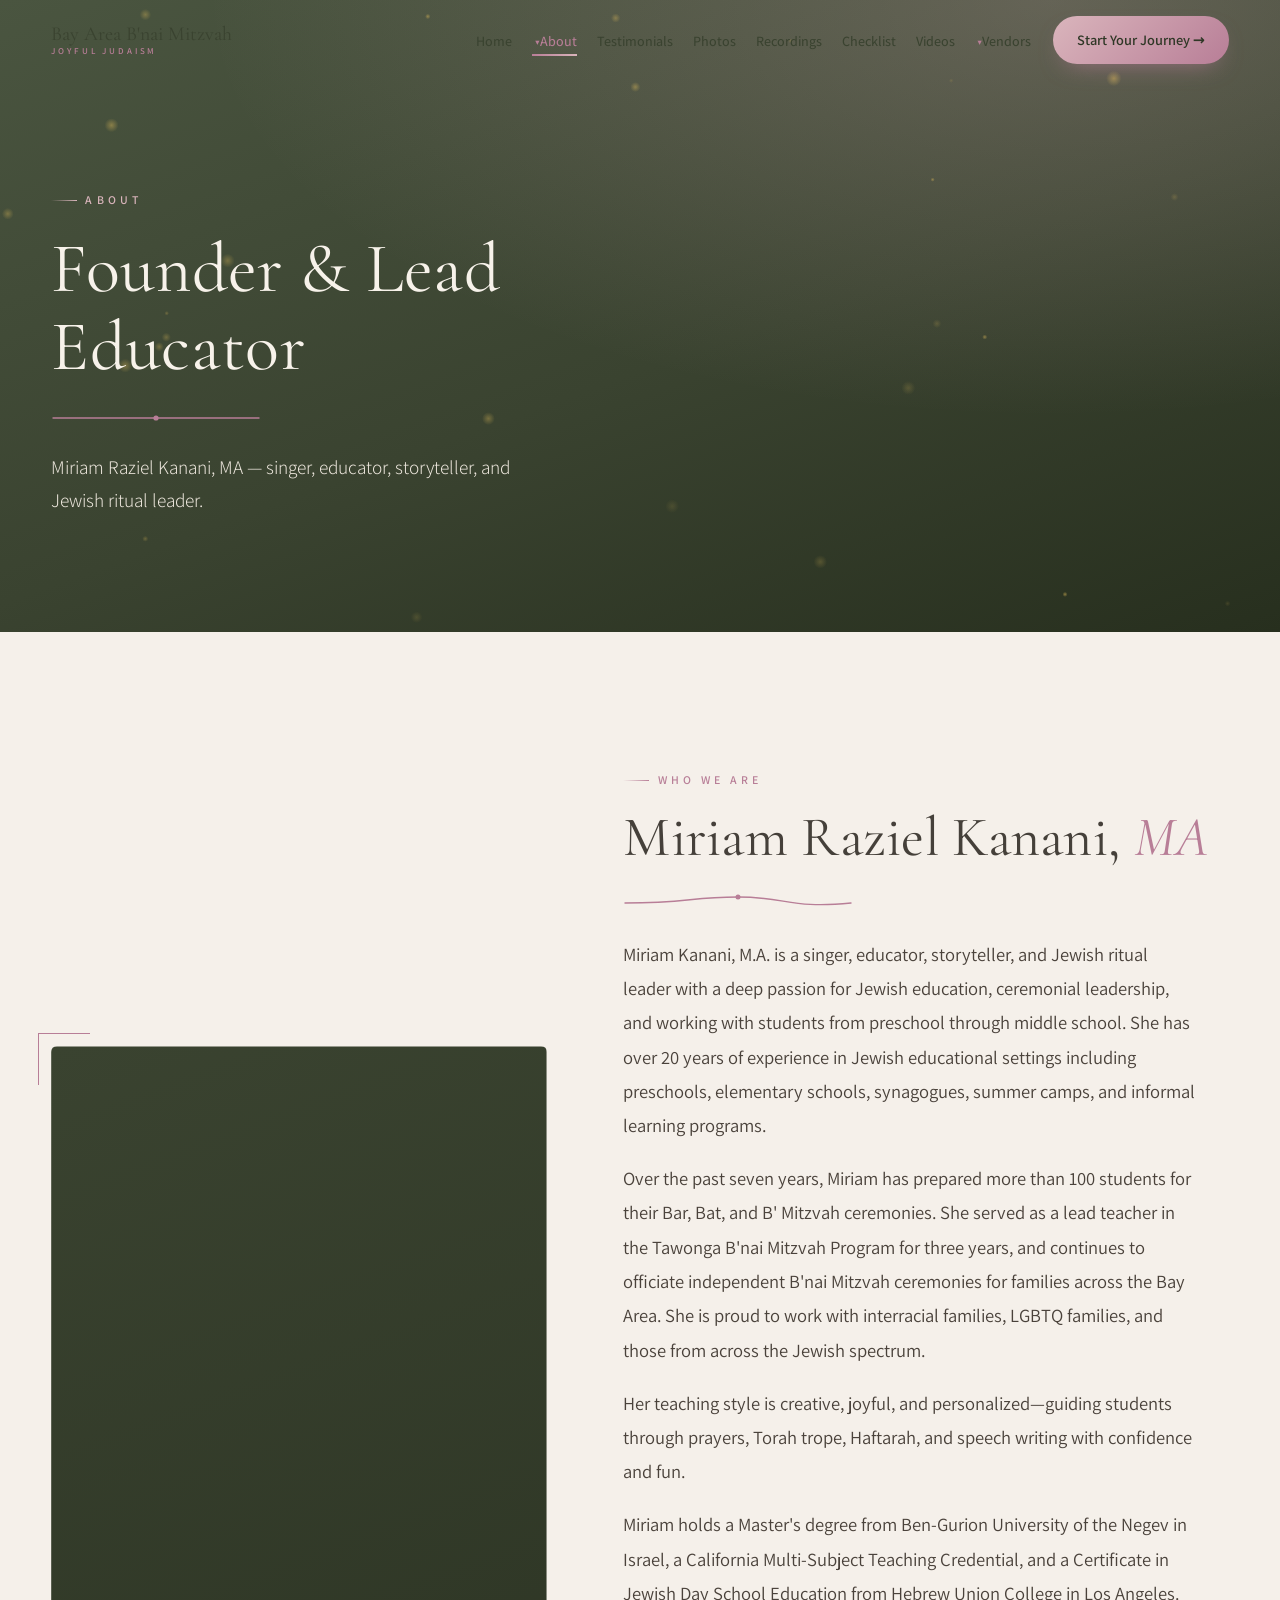
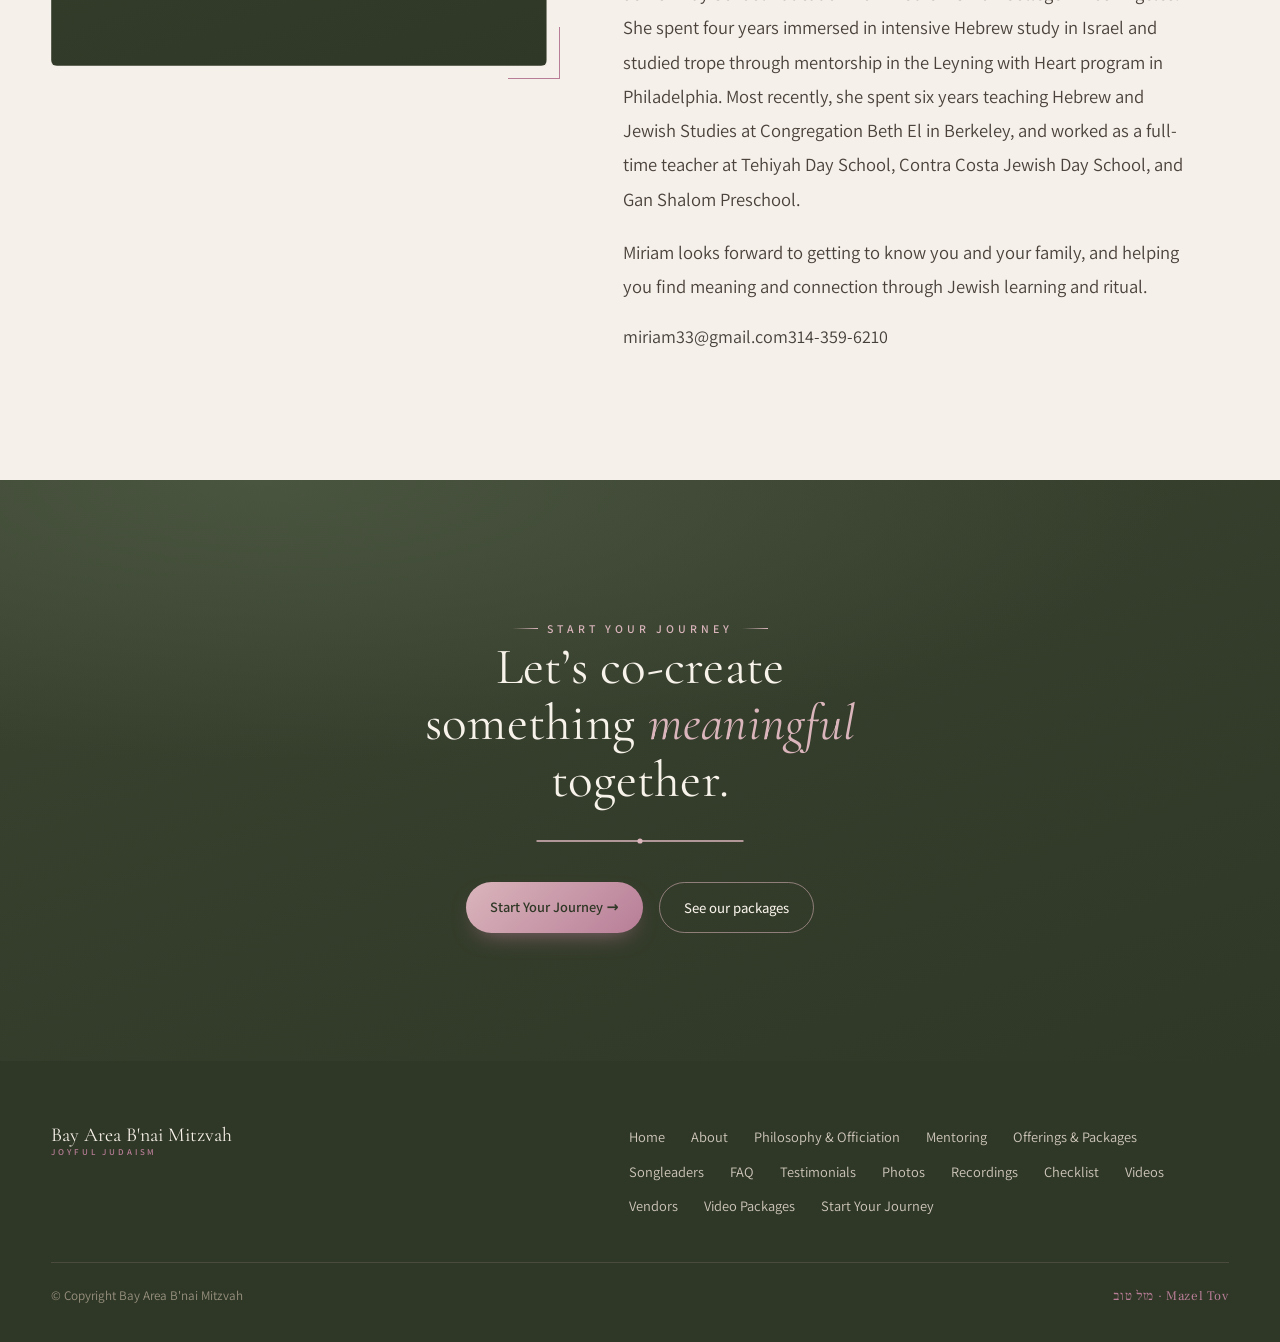
==== commit 7b1f916f: "Add files via upload" ====
--- a/about.html
+++ b/about.html
@@ -4,7 +4,408 @@
 <link rel="icon" href="https://static.wixstatic.com/media/364231_1ac1b4a2a10f49fabf9ff2c1f7f81361~mv2.png/v1/fill/w_64,h_75,al_c,q_90,enc_auto/x.png">
 <link rel="preconnect" href="https://fonts.googleapis.com"><link rel="preconnect" href="https://fonts.gstatic.com" crossorigin>
 <link href="https://fonts.googleapis.com/css2?family=Cormorant+Garamond:ital,wght@0,300;0,400;0,500;0,600;1,400;1,500&family=Assistant:wght@300;400;500;600;700&family=Frank+Ruhl+Libre:wght@400;500;700&display=swap" rel="stylesheet">
-<link rel="stylesheet" href="assets/style.css">
+<style>
+/* ============================================================
+   Bay Area B'nai Mitzvah — shared design system
+   Palette rooted in illuminated Hebrew manuscript + golden hour
+   ============================================================ */
+:root{
+  --parchment:#F5F0EA;
+  --parchment-2:#EDE6DC;
+  --parchment-3:#E4DCD0;
+  --ink:#3A4330;
+  --ink-2:#2F3726;
+  --gold:#B87E97;
+  --gold-bright:#DAB5BC;
+  --gold-soft:#E7CCD4;
+  --olive:#858A76;
+  --pom:#B0857F;
+  --text:#45403A;
+  --muted:#8B807A;
+  --muted-on-dark:#CFC8BB;
+  --serif:"Cormorant Garamond", Georgia, serif;
+  --sans:"Assistant", system-ui, sans-serif;
+  --hebrew:"Frank Ruhl Libre", serif;
+  --shadow:0 24px 60px -28px rgba(47, 55, 38,.35);
+  --ease:cubic-bezier(.22,.61,.36,1);
+}
+*{box-sizing:border-box;}
+html{scroll-behavior:smooth;overflow-x:hidden;}
+body{margin:0;background:var(--parchment);color:var(--text);font-family:var(--sans);font-size:18px;line-height:1.7;-webkit-font-smoothing:antialiased;overflow-x:hidden;}
+img{max-width:100%;display:block;}
+a{color:inherit;text-decoration:none;}
+h1,h2,h3,h4{font-family:var(--serif);font-weight:400;line-height:1.1;margin:0;letter-spacing:.005em;}
+.wrap{width:min(1180px,92vw);margin-inline:auto;}
+.narrow{width:min(880px,92vw);margin-inline:auto;}
+
+.eyebrow{font-family:var(--sans);font-size:.74rem;font-weight:600;letter-spacing:.34em;text-transform:uppercase;color:var(--gold);display:inline-flex;align-items:center;gap:.7em;}
+.eyebrow::before{content:"";width:26px;height:1px;background:linear-gradient(90deg,transparent,var(--gold));display:inline-block;}
+.eyebrow.center::after{content:"";width:26px;height:1px;background:linear-gradient(90deg,var(--gold),transparent);display:inline-block;}
+
+/* ---------- NAV ---------- */
+header.site{position:fixed;inset:0 0 auto 0;z-index:60;transition:background .5s var(--ease),box-shadow .5s var(--ease),padding .4s var(--ease);padding:16px 0;}
+header.site.scrolled{background:rgba(245, 240, 234,.86);backdrop-filter:blur(14px);-webkit-backdrop-filter:blur(14px);box-shadow:0 1px 0 rgba(184, 126, 151,.25),0 18px 40px -34px rgba(47, 55, 38,.5);padding:9px 0;}
+header.site.solid{background:rgba(245, 240, 234,.92);backdrop-filter:blur(10px);box-shadow:0 1px 0 rgba(184, 126, 151,.2);}
+.nav{display:flex;align-items:center;justify-content:space-between;gap:22px;}
+.brand{display:flex;align-items:center;gap:12px;}
+.brand img{width:40px;height:auto;filter:drop-shadow(0 4px 10px rgba(47, 55, 38,.18));transition:transform .6s var(--ease);}
+.brand:hover img{transform:rotate(-4deg) scale(1.05);}
+.brand-name{font-family:var(--serif);font-size:1.24rem;line-height:1.02;color:var(--ink);}
+.brand-name small{display:block;font-family:var(--sans);font-size:.56rem;letter-spacing:.32em;text-transform:uppercase;color:var(--gold);margin-top:3px;font-weight:600;}
+
+.menu{display:flex;align-items:center;gap:22px;}
+.menu>ul{display:flex;align-items:center;gap:20px;list-style:none;margin:0;padding:0;}
+.menu a.lnk{position:relative;font-size:.88rem;font-weight:500;color:var(--ink);padding:6px 0;}
+.menu a.lnk::after{content:"";position:absolute;left:0;bottom:0;height:1.5px;width:100%;background:linear-gradient(90deg,var(--gold),var(--gold-bright));transform:scaleX(0);transform-origin:left;transition:transform .4s var(--ease);}
+.menu a.lnk:hover,.menu a.lnk.active{color:var(--gold);}
+.menu a.lnk.active::after,.menu a.lnk:hover::after{transform:scaleX(1);}
+.has-sub{position:relative;}
+.has-sub>a::before{content:"▾";font-size:.6em;margin-left:.35em;color:var(--gold);vertical-align:middle;}
+.sub{position:absolute;top:calc(100% + 14px);left:50%;transform:translateX(-50%) translateY(8px);background:var(--parchment);min-width:252px;border:1px solid rgba(184, 126, 151,.28);border-radius:12px;box-shadow:var(--shadow);padding:10px;opacity:0;visibility:hidden;transition:.3s var(--ease);list-style:none;margin:0;}
+.has-sub:hover .sub{opacity:1;visibility:visible;transform:translateX(-50%) translateY(0);}
+.sub::before{content:"";position:absolute;top:-6px;left:50%;transform:translateX(-50%) rotate(45deg);width:12px;height:12px;background:var(--parchment);border-left:1px solid rgba(184, 126, 151,.28);border-top:1px solid rgba(184, 126, 151,.28);}
+.sub li a{display:block;padding:9px 14px;border-radius:8px;font-size:.85rem;color:var(--text);transition:.22s var(--ease);}
+.sub li a:hover{background:var(--parchment-2);color:var(--gold);padding-left:20px;}
+
+.cta{font-family:var(--sans);font-weight:600;font-size:.9rem;color:var(--ink-2);background:linear-gradient(135deg,var(--gold-bright),var(--gold));padding:12px 24px;border-radius:100px;position:relative;overflow:hidden;box-shadow:0 10px 24px -12px rgba(184, 126, 151,.8);transition:transform .4s var(--ease),box-shadow .4s var(--ease);display:inline-flex;align-items:center;gap:.5em;border:none;cursor:pointer;white-space:nowrap;}
+.cta::after{content:"";position:absolute;top:0;left:-120%;width:60%;height:100%;background:linear-gradient(100deg,transparent,rgba(255,255,255,.55),transparent);transform:skewX(-18deg);transition:left .7s var(--ease);}
+.cta:hover{transform:translateY(-3px);box-shadow:0 16px 32px -12px rgba(184, 126, 151,.85);}
+.cta:hover::after{left:130%;}
+.cta.dark{background:linear-gradient(135deg,var(--ink),var(--ink-2));color:#F5F0EA;box-shadow:0 10px 24px -12px rgba(47, 55, 38,.7);}
+
+.ghost{color:var(--ink);border:1px solid rgba(184, 126, 151,.55);padding:12px 24px;border-radius:100px;font-weight:500;font-size:.92rem;transition:.4s var(--ease);display:inline-flex;align-items:center;gap:.5em;cursor:pointer;background:none;}
+.ghost:hover{background:rgba(184, 126, 151,.12);border-color:var(--gold);transform:translateY(-3px);}
+.ghost.light{color:#F7F2EA;border-color:rgba(218, 181, 188,.55);}
+.ghost.light:hover{background:rgba(218, 181, 188,.14);border-color:var(--gold-bright);}
+
+.burger{display:none;flex-direction:column;gap:5px;background:none;border:none;cursor:pointer;padding:8px;z-index:70;}
+.burger span{width:26px;height:2px;background:var(--ink);border-radius:2px;transition:.35s var(--ease);}
+.burger.open span:nth-child(1){transform:translateY(7px) rotate(45deg);}
+.burger.open span:nth-child(2){opacity:0;}
+.burger.open span:nth-child(3){transform:translateY(-7px) rotate(-45deg);}
+
+/* ---------- HERO (home) ---------- */
+.hero{position:relative;min-height:100svh;display:flex;align-items:center;overflow:hidden;isolation:isolate;}
+.hero-bg{position:absolute;inset:0;z-index:-3;background:radial-gradient(120% 90% at 78% 18%, rgba(218, 181, 188,.30), transparent 55%),linear-gradient(160deg,#4A5540 0%,#3A4330 42%,#272F1E 100%);}
+.hero-photo{position:absolute;inset:0;z-index:-2;background-image:linear-gradient(180deg,rgba(47, 55, 38,.30),rgba(47, 55, 38,.62)),var(--hero-img);background-size:cover;background-position:center 30%;opacity:.55;animation:kenburns 26s ease-in-out infinite alternate;}
+@keyframes kenburns{from{transform:scale(1.08) translateY(0);}to{transform:scale(1.16) translateY(-2%);}}
+.hero-glow{position:absolute;z-index:-1;width:60vmax;height:60vmax;right:-10vmax;top:-18vmax;border-radius:50%;background:radial-gradient(circle,rgba(218, 181, 188,.28),transparent 62%);filter:blur(10px);animation:breathe 9s ease-in-out infinite;}
+@keyframes breathe{50%{transform:scale(1.12);opacity:.8;}}
+.motes{position:absolute;inset:0;z-index:-1;pointer-events:none;}
+.hero-inner{width:min(1180px,92vw);margin-inline:auto;padding:120px 0 90px;}
+.hero-eyebrow{color:var(--gold-bright);}
+.hero-eyebrow::before{background:linear-gradient(90deg,transparent,var(--gold-bright));}
+.hero h1{color:#F7F2EA;font-size:clamp(2.7rem,6.4vw,5.4rem);max-width:15ch;margin:.35em 0 .5em;text-shadow:0 2px 30px rgba(0,0,0,.25);}
+.hero h1 em{font-style:italic;color:var(--gold-bright);}
+.hero p.lede{color:#ECE6DC;font-size:clamp(1.05rem,1.6vw,1.28rem);max-width:52ch;font-weight:300;line-height:1.65;}
+.hero-actions{display:flex;gap:16px;flex-wrap:wrap;margin-top:36px;}
+.scrollcue{position:absolute;left:50%;bottom:26px;transform:translateX(-50%);color:rgba(247, 242, 234,.7);font-size:.68rem;letter-spacing:.3em;text-transform:uppercase;display:flex;flex-direction:column;align-items:center;gap:8px;}
+.scrollcue .line{width:1px;height:40px;background:linear-gradient(var(--gold-bright),transparent);animation:cue 2s ease-in-out infinite;transform-origin:top;}
+@keyframes cue{0%,100%{transform:scaleY(.4);opacity:.4;}50%{transform:scaleY(1);opacity:1;}}
+
+/* ---------- PAGE HERO (interior) ---------- */
+.page-hero{position:relative;overflow:hidden;isolation:isolate;padding:clamp(140px,20vh,220px) 0 clamp(56px,8vw,96px);background:radial-gradient(120% 120% at 82% 0%, rgba(218, 181, 188,.24), transparent 55%),linear-gradient(160deg,#4A5540,#3A4330 55%,#272F1E);}
+.page-hero .motes{z-index:0;opacity:.8;}
+.page-hero .wrap{position:relative;z-index:1;}
+.page-hero .eyebrow{color:var(--gold-bright);}
+.page-hero .eyebrow::before,.page-hero .eyebrow.center::after{background:linear-gradient(90deg,transparent,var(--gold-bright));}
+.page-hero h1{color:#F7F2EA;font-size:clamp(2.5rem,5.6vw,4.4rem);max-width:18ch;margin:.28em 0 0;}
+.page-hero h1 em{font-style:italic;color:var(--gold-bright);}
+.page-hero p{color:#ECE6DC;font-weight:300;font-size:clamp(1.05rem,1.5vw,1.25rem);max-width:56ch;margin-top:18px;}
+.page-hero.center{text-align:center;}
+.page-hero.center h1,.page-hero.center p{margin-inline:auto;}
+
+/* ---------- BANDS ---------- */
+.band{padding:clamp(72px,10vw,140px) 0;position:relative;overflow:hidden;}
+.band-parchment{background:var(--parchment);}
+.band-alt{background:linear-gradient(180deg,var(--parchment-2),var(--parchment));}
+.band-alt2{background:linear-gradient(180deg,var(--parchment),var(--parchment-2));}
+.band-ink{background:radial-gradient(120% 80% at 20% 0%,#4A5540,transparent 60%),linear-gradient(160deg,var(--ink),var(--ink-2));color:#F1EBE1;}
+.band-ink h2,.band-ink h3{color:#F7F2EA;}
+.band-ink .eyebrow{color:var(--gold-bright);}
+.band-ink .eyebrow::before,.band-ink .eyebrow.center::after{background:linear-gradient(90deg,transparent,var(--gold-bright));}
+
+.sec-head{max-width:62ch;}
+.sec-head.center{margin-inline:auto;text-align:center;}
+h2.title{font-size:clamp(2.1rem,4.6vw,3.5rem);margin:.3em 0 0;}
+h2.title em{font-style:italic;color:var(--gold);}
+.band-ink h2.title em{color:var(--gold-bright);}
+.lead-p{font-size:1.16rem;line-height:1.85;color:#4A423B;max-width:64ch;}
+.band-ink .lead-p{color:var(--muted-on-dark);}
+
+/* gilded draw-on flourish (signature) */
+.flourish{display:block;margin:24px 0;overflow:visible;}
+.flourish path,.flourish line{stroke:var(--gold);stroke-width:1.4;fill:none;stroke-linecap:round;stroke-dasharray:var(--len,600);stroke-dashoffset:var(--len,600);transition:stroke-dashoffset 1.6s var(--ease);}
+.flourish .dot{fill:var(--gold);stroke:none;opacity:0;transition:opacity .5s ease .9s;}
+.in .flourish path,.in .flourish line{stroke-dashoffset:0;}
+.in .flourish .dot{opacity:1;}
+.band-ink .flourish path,.band-ink .flourish line{stroke:var(--gold-bright);}
+.band-ink .flourish .dot{fill:var(--gold-bright);}
+.flourish.center{margin-inline:auto;}
+
+/* reveal */
+.reveal{opacity:0;transform:translateY(34px);transition:opacity 1s var(--ease),transform 1s var(--ease);}
+.in.reveal,.in .reveal{opacity:1;transform:none;}
+.stagger>*{opacity:0;transform:translateY(26px);}
+.in .stagger>*{animation:rise .9s var(--ease) forwards;}
+@keyframes rise{to{opacity:1;transform:none;}}
+.in .stagger>*:nth-child(1){animation-delay:.05s;}
+.in .stagger>*:nth-child(2){animation-delay:.14s;}
+.in .stagger>*:nth-child(3){animation-delay:.23s;}
+.in .stagger>*:nth-child(4){animation-delay:.32s;}
+.in .stagger>*:nth-child(5){animation-delay:.41s;}
+.in .stagger>*:nth-child(6){animation-delay:.5s;}
+.in .stagger>*:nth-child(7){animation-delay:.56s;}
+.in .stagger>*:nth-child(8){animation-delay:.62s;}
+.in .stagger>*:nth-child(n+9){animation-delay:.68s;}
+
+/* framed image */
+.frame{position:relative;}
+.frame .imgwrap{position:relative;border-radius:6px;overflow:hidden;box-shadow:var(--shadow);clip-path:inset(0 0 100% 0);transition:clip-path 1.3s var(--ease);}
+.in .frame .imgwrap{clip-path:inset(0 0 0 0);}
+.frame img{width:100%;height:100%;object-fit:cover;transition:transform 1.4s var(--ease);transform:scale(1.12);}
+.in .frame img{transform:scale(1);}
+.frame.portrait img{aspect-ratio:4/5;}
+.frame .corner{position:absolute;width:52px;height:52px;border:1.5px solid var(--gold);opacity:0;transition:opacity .6s ease .6s,transform .6s var(--ease) .6s;}
+.frame .c-tl{top:-13px;left:-13px;border-right:none;border-bottom:none;transform:translate(10px,10px);}
+.frame .c-br{bottom:-13px;right:-13px;border-left:none;border-top:none;transform:translate(-10px,-10px);}
+.in .frame .corner{opacity:1;transform:translate(0,0);}
+.frame .cap{position:absolute;left:16px;bottom:16px;right:16px;color:#fff;font-family:var(--serif);font-style:italic;font-size:1.05rem;text-shadow:0 2px 12px rgba(0,0,0,.6);}
+.heb-watermark{position:absolute;font-family:var(--hebrew);color:var(--gold);opacity:.10;font-size:clamp(5rem,15vw,11rem);line-height:1;pointer-events:none;user-select:none;z-index:0;}
+
+/* two-column split */
+.split{display:grid;grid-template-columns:1.1fr .9fr;gap:clamp(40px,6vw,84px);align-items:center;}
+.split.flip{grid-template-columns:.9fr 1.1fr;}
+.split .drop{float:left;font-family:var(--serif);font-size:3.6em;line-height:.72;padding:.06em .12em 0 0;color:var(--gold);font-weight:500;}
+
+/* feature trio (ceremony) */
+.trio{display:grid;grid-template-columns:repeat(3,1fr);gap:30px;margin-top:52px;}
+.fcard{background:var(--parchment);border:1px solid rgba(184, 126, 151,.24);border-radius:16px;overflow:hidden;box-shadow:0 20px 50px -34px rgba(47, 55, 38,.5);transition:transform .5s var(--ease),box-shadow .5s var(--ease);}
+.fcard:hover{transform:translateY(-8px);box-shadow:0 34px 60px -34px rgba(47, 55, 38,.6);}
+.fcard .ph{aspect-ratio:3/2;overflow:hidden;}
+.fcard .ph img{width:100%;height:100%;object-fit:cover;transition:transform .8s var(--ease);}
+.fcard:hover .ph img{transform:scale(1.07);}
+.fcard .bd{padding:26px 26px 30px;}
+.fcard .eyebrow{font-size:.66rem;}
+.fcard h3{font-size:1.5rem;margin:.5em 0 .35em;color:var(--ink);}
+.fcard p{font-size:1rem;color:#4E463F;line-height:1.7;margin:0;}
+
+/* packages */
+.pkgs{display:grid;grid-template-columns:repeat(3,1fr);gap:26px;margin-top:52px;align-items:stretch;}
+.pkg{position:relative;background:var(--parchment);border:1px solid rgba(184, 126, 151,.3);border-radius:18px;padding:38px 32px;display:flex;flex-direction:column;box-shadow:0 20px 50px -36px rgba(47, 55, 38,.5);transition:transform .5s var(--ease),box-shadow .5s var(--ease),border-color .5s;overflow:hidden;}
+.pkg::before{content:"";position:absolute;inset:0 0 auto 0;height:4px;background:linear-gradient(90deg,var(--gold),var(--gold-bright),var(--olive));transform:scaleX(0);transform-origin:left;transition:transform .7s var(--ease);}
+.pkg:hover{transform:translateY(-8px);border-color:rgba(184, 126, 151,.6);box-shadow:0 34px 66px -36px rgba(47, 55, 38,.6);}
+.pkg:hover::before{transform:scaleX(1);}
+.pkg .heb{font-family:var(--hebrew);color:var(--gold);font-size:1.1rem;}
+.pkg h3{font-size:2rem;color:var(--ink);margin:.1em 0 .1em;}
+.pkg .tag{font-size:.72rem;font-weight:700;letter-spacing:.16em;text-transform:uppercase;color:var(--olive);margin-bottom:18px;}
+.pkg p{font-size:1rem;line-height:1.72;color:#4E463F;margin:0 0 24px;}
+.pkg .cta{align-self:flex-start;margin-top:auto;}
+
+/* bios (songleaders / founder) */
+.bio{display:grid;grid-template-columns:.8fr 1.2fr;gap:clamp(30px,5vw,64px);align-items:center;margin-bottom:clamp(52px,7vw,90px);}
+.bio:last-child{margin-bottom:0;}
+.bio.flip{grid-template-columns:1.2fr .8fr;}
+.bio.flip .bio-media{order:2;}
+.bio h3{font-size:clamp(1.9rem,3.4vw,2.7rem);color:var(--ink);}
+.bio .role{font-size:.74rem;font-weight:700;letter-spacing:.28em;text-transform:uppercase;color:var(--gold);margin:.4em 0 1em;}
+.bio p{font-size:1.06rem;line-height:1.8;color:#4A423B;}
+.bio .contact{margin-top:18px;display:flex;flex-wrap:wrap;gap:8px 22px;font-size:.95rem;}
+.bio .contact a{color:var(--gold);font-weight:600;border-bottom:1px solid transparent;transition:border-color .3s;}
+.bio .contact a:hover{border-color:var(--gold);}
+.band-ink .bio h3{color:#F7F2EA;}
+.band-ink .bio p{color:var(--muted-on-dark);}
+
+/* testimonials */
+.tgrid{columns:2;column-gap:28px;margin-top:52px;}
+@media(max-width:820px){.tgrid{columns:1;}}
+.tcard{break-inside:avoid;margin-bottom:28px;position:relative;background:var(--parchment);border:1px solid rgba(184, 126, 151,.28);border-radius:16px;padding:40px 34px 32px;box-shadow:0 20px 50px -36px rgba(47, 55, 38,.5);transition:transform .5s var(--ease),box-shadow .5s var(--ease),border-color .5s;overflow:hidden;}
+.tcard::before{content:"“";position:absolute;top:-.2em;left:.12em;font-family:var(--serif);font-size:7rem;color:var(--gold);opacity:.15;line-height:1;}
+.tcard:hover{transform:translateY(-6px);box-shadow:0 32px 58px -36px rgba(47, 55, 38,.6);border-color:rgba(184, 126, 151,.55);}
+.tcard p{font-family:var(--serif);font-size:1.2rem;line-height:1.5;font-style:italic;color:#423A34;position:relative;z-index:1;margin:0;}
+.tcard .who{margin-top:20px;display:flex;align-items:center;gap:12px;}
+.tcard .who .bar{width:32px;height:2px;background:linear-gradient(90deg,var(--gold),var(--gold-bright));flex:none;}
+.tcard .who b{font-family:var(--sans);font-weight:700;font-style:normal;font-size:.98rem;color:var(--ink);display:block;line-height:1.25;}
+.tcard .who small{font-family:var(--sans);font-size:.8rem;color:var(--muted);}
+
+/* FAQ accordion */
+.faq{margin-top:44px;border-top:1px solid rgba(184, 126, 151,.28);}
+.qa{border-bottom:1px solid rgba(184, 126, 151,.28);}
+.qa button{width:100%;background:none;border:none;cursor:pointer;text-align:left;display:flex;align-items:center;justify-content:space-between;gap:20px;padding:26px 4px;font-family:var(--serif);font-size:clamp(1.2rem,2.2vw,1.55rem);color:var(--ink);transition:color .3s;}
+.qa button:hover{color:var(--gold);}
+.qa .sign{flex:none;width:30px;height:30px;border-radius:50%;border:1.5px solid var(--gold);position:relative;transition:.4s var(--ease);}
+.qa .sign::before,.qa .sign::after{content:"";position:absolute;background:var(--gold);border-radius:2px;top:50%;left:50%;transform:translate(-50%,-50%);}
+.qa .sign::before{width:12px;height:1.5px;}
+.qa .sign::after{width:1.5px;height:12px;transition:transform .4s var(--ease);}
+.qa.open .sign{background:var(--gold);transform:rotate(90deg);}
+.qa.open .sign::before,.qa.open .sign::after{background:var(--parchment);}
+.qa.open .sign::after{transform:translate(-50%,-50%) scaleY(0);}
+.qa .ans{max-height:0;overflow:hidden;transition:max-height .5s var(--ease);}
+.qa .ans p{margin:0 0 26px;font-size:1.06rem;line-height:1.8;color:#4E463F;max-width:70ch;}
+
+/* gallery */
+.gallery{columns:3;column-gap:16px;margin-top:44px;}
+@media(max-width:820px){.gallery{columns:2;}}
+@media(max-width:520px){.gallery{columns:1;}}
+.gitem{break-inside:avoid;margin-bottom:16px;border-radius:12px;overflow:hidden;box-shadow:0 16px 40px -30px rgba(47, 55, 38,.6);cursor:pointer;position:relative;opacity:0;transform:translateY(24px) scale(.98);transition:opacity .8s var(--ease),transform .8s var(--ease);}
+.gitem.in{opacity:1;transform:none;}
+.gitem img{width:100%;height:auto;transition:transform .8s var(--ease),filter .8s var(--ease);}
+.gitem::after{content:"";position:absolute;inset:0;background:linear-gradient(180deg,transparent 55%,rgba(47, 55, 38,.32));opacity:0;transition:opacity .5s var(--ease);}
+.gitem:hover img{transform:scale(1.06);}
+.gitem:hover::after{opacity:1;}
+
+/* lightbox */
+.lightbox{position:fixed;inset:0;z-index:120;background:rgba(47, 55, 38,.9);backdrop-filter:blur(6px);display:flex;align-items:center;justify-content:center;padding:5vw;opacity:0;visibility:hidden;transition:.4s var(--ease);}
+.lightbox.open{opacity:1;visibility:visible;}
+.lightbox img{max-width:100%;max-height:90vh;border-radius:8px;box-shadow:0 30px 80px -20px rgba(0,0,0,.7);transform:scale(.94);transition:transform .4s var(--ease);}
+.lightbox.open img{transform:scale(1);}
+.lightbox .lb-close,.lightbox .lb-nav{position:absolute;background:rgba(245, 240, 234,.12);border:1px solid rgba(218, 181, 188,.4);color:#F5F0EA;width:52px;height:52px;border-radius:50%;cursor:pointer;font-size:1.3rem;display:grid;place-items:center;transition:.3s var(--ease);}
+.lightbox .lb-close:hover,.lightbox .lb-nav:hover{background:rgba(218, 181, 188,.25);}
+.lightbox .lb-close{top:24px;right:24px;}
+.lightbox .lb-nav.prev{left:24px;top:50%;transform:translateY(-50%);}
+.lightbox .lb-nav.next{right:24px;top:50%;transform:translateY(-50%);}
+
+/* video grid */
+.vgrid{display:grid;grid-template-columns:repeat(3,1fr);gap:24px;margin-top:44px;}
+.vcard{position:relative;border-radius:14px;overflow:hidden;aspect-ratio:16/10;box-shadow:0 18px 44px -30px rgba(47, 55, 38,.6);cursor:pointer;background:#3A4330;}
+.vcard img{width:100%;height:100%;object-fit:cover;transition:transform .8s var(--ease),filter .6s;filter:brightness(.82);}
+.vcard:hover img{transform:scale(1.07);filter:brightness(.6);}
+.vcard .play{position:absolute;inset:0;display:grid;place-items:center;}
+.vcard .play span{width:62px;height:62px;border-radius:50%;background:rgba(245, 240, 234,.92);display:grid;place-items:center;transition:transform .5s var(--ease);}
+.vcard .play span::after{content:"";border-left:17px solid var(--ink);border-top:10px solid transparent;border-bottom:10px solid transparent;margin-left:5px;}
+.vcard:hover .play span{transform:scale(1.14);}
+.vcard .meta{position:absolute;left:0;right:0;bottom:0;padding:16px 16px 14px;background:linear-gradient(transparent,rgba(47, 55, 38,.85));color:#F7F2EA;display:flex;justify-content:space-between;align-items:flex-end;gap:10px;}
+.vcard .meta h4{font-family:var(--serif);font-size:1.15rem;line-height:1.15;}
+.vcard .meta .dur{font-size:.78rem;font-weight:600;color:var(--gold-bright);flex:none;}
+.vcard::before{content:"";position:absolute;inset:0;border:1px solid rgba(218, 181, 188,.4);border-radius:14px;z-index:3;pointer-events:none;}
+
+/* audio recordings list */
+.rec-group{margin-top:44px;}
+.rec-group h3{font-size:clamp(1.5rem,3vw,2.1rem);color:var(--ink);display:flex;align-items:center;gap:14px;}
+.band-ink .rec-group h3{color:#F7F2EA;}
+.rec-group h3 .heb{font-family:var(--hebrew);color:var(--gold);font-size:.9em;}
+.tracks{margin-top:22px;display:grid;grid-template-columns:repeat(2,1fr);gap:12px;}
+.track{display:flex;align-items:center;gap:16px;background:var(--parchment);border:1px solid rgba(184, 126, 151,.24);border-radius:12px;padding:14px 18px;transition:transform .4s var(--ease),box-shadow .4s var(--ease),border-color .4s;cursor:pointer;}
+.track:hover{transform:translateX(4px);border-color:rgba(184, 126, 151,.55);box-shadow:0 14px 30px -24px rgba(47, 55, 38,.6);}
+.track .pbtn{flex:none;width:42px;height:42px;border-radius:50%;background:linear-gradient(135deg,var(--gold-bright),var(--gold));display:grid;place-items:center;transition:transform .4s var(--ease);}
+.track .pbtn::after{content:"";border-left:12px solid var(--ink-2);border-top:7px solid transparent;border-bottom:7px solid transparent;margin-left:3px;}
+.track:hover .pbtn{transform:scale(1.08);}
+.track .tinfo{min-width:0;}
+.track .tinfo b{font-weight:600;font-size:1rem;color:var(--ink);display:block;line-height:1.25;}
+.track .tinfo small{font-size:.82rem;color:var(--muted);}
+.track .tdur{margin-left:auto;font-size:.82rem;font-weight:600;color:var(--gold);flex:none;}
+
+/* checklist */
+.check-cols{display:grid;grid-template-columns:1fr 1fr;gap:32px;margin-top:44px;align-items:start;}
+.check-card{background:var(--parchment);border:1px solid rgba(184, 126, 151,.28);border-radius:18px;padding:34px 30px;box-shadow:0 20px 50px -38px rgba(47, 55, 38,.5);}
+.check-card h3{font-size:1.7rem;color:var(--ink);display:flex;align-items:center;gap:12px;margin-bottom:6px;}
+.check-card .sub{font-size:.86rem;color:var(--muted);margin-bottom:20px;}
+.checklist{list-style:none;margin:0;padding:0;}
+.checklist li{display:flex;align-items:flex-start;gap:14px;padding:13px 0;border-bottom:1px dashed rgba(184, 126, 151,.3);cursor:pointer;font-size:1.02rem;line-height:1.5;color:#47403A;transition:color .3s;}
+.checklist li:last-child{border-bottom:none;}
+.checklist li .box{flex:none;width:24px;height:24px;border-radius:7px;border:1.5px solid var(--gold);margin-top:2px;position:relative;transition:.3s var(--ease);}
+.checklist li .box::after{content:"";position:absolute;left:7px;top:2px;width:7px;height:13px;border:solid var(--parchment);border-width:0 2.5px 2.5px 0;transform:rotate(45deg) scale(0);transition:transform .3s var(--ease);}
+.checklist li.done .box{background:var(--olive);border-color:var(--olive);}
+.checklist li.done .box::after{transform:rotate(45deg) scale(1);}
+.checklist li.done{color:var(--muted);text-decoration:line-through;text-decoration-color:rgba(133, 138, 118,.5);}
+
+/* vendors */
+.vend-grid{display:grid;grid-template-columns:repeat(2,1fr);gap:28px;margin-top:44px;}
+.vend-card{background:var(--parchment);border:1px solid rgba(184, 126, 151,.26);border-radius:18px;padding:34px 32px;box-shadow:0 20px 50px -38px rgba(47, 55, 38,.5);transition:transform .5s var(--ease),box-shadow .5s var(--ease);}
+.vend-card:hover{transform:translateY(-6px);box-shadow:0 32px 58px -38px rgba(47, 55, 38,.6);}
+.vend-card h3{font-size:1.7rem;color:var(--ink);margin-bottom:6px;}
+.vend-card .kicker{font-size:.7rem;font-weight:700;letter-spacing:.2em;text-transform:uppercase;color:var(--olive);margin-bottom:16px;}
+.vend-card p{font-size:1rem;line-height:1.7;color:#4E463F;margin:0 0 16px;}
+.vend-links{list-style:none;margin:0;padding:0;display:flex;flex-direction:column;gap:2px;}
+.vend-links a{display:flex;align-items:center;gap:10px;padding:11px 12px;border-radius:10px;font-weight:600;color:var(--ink);transition:.25s var(--ease);}
+.vend-links a::before{content:"";width:7px;height:7px;border-radius:50%;background:var(--gold);flex:none;transition:transform .25s;}
+.vend-links a:hover{background:var(--parchment-2);color:var(--gold);padding-left:18px;}
+.vend-links a:hover::before{transform:scale(1.4);}
+
+/* contact */
+.contact-grid{display:grid;grid-template-columns:.95fr 1.05fr;gap:clamp(40px,6vw,80px);align-items:center;}
+.contact-copy p{color:var(--muted-on-dark);font-size:1.1rem;max-width:46ch;font-weight:300;}
+.contact-copy .reach{margin-top:22px;font-size:1.05rem;color:#F1EBE1;}
+.contact-copy .reach a{color:var(--gold-bright);font-weight:600;}
+form{display:grid;gap:18px;}
+.field{position:relative;}
+.field input,.field textarea{width:100%;background:rgba(245, 240, 234,.06);border:1px solid rgba(218, 181, 188,.32);border-radius:10px;padding:19px 16px 9px;color:#F7F2EA;font-family:var(--sans);font-size:1rem;transition:.35s var(--ease);}
+.field textarea{min-height:130px;resize:vertical;}
+.field label{position:absolute;left:16px;top:16px;color:var(--muted-on-dark);font-size:1rem;pointer-events:none;transition:.25s var(--ease);}
+.field input:focus,.field textarea:focus{outline:none;border-color:var(--gold-bright);background:rgba(245, 240, 234,.1);box-shadow:0 0 0 4px rgba(218, 181, 188,.12);}
+.field input:focus+label,.field textarea:focus+label,.field input:not(:placeholder-shown)+label,.field textarea:not(:placeholder-shown)+label{top:6px;font-size:.66rem;letter-spacing:.14em;text-transform:uppercase;color:var(--gold-bright);}
+.field .req{color:var(--gold-bright);}
+form .cta{justify-content:center;padding:15px 28px;font-size:.98rem;margin-top:4px;}
+
+/* closing band */
+.closing{position:relative;min-height:56vh;display:grid;place-items:center;text-align:center;overflow:hidden;isolation:isolate;}
+.closing-bg{position:absolute;inset:-12% 0;z-index:-2;background-image:linear-gradient(180deg,rgba(47, 55, 38,.55),rgba(47, 55, 38,.72)),var(--joyful-img);background-size:cover;background-position:center;will-change:transform;}
+.closing h2{color:#F7F2EA;font-size:clamp(2.4rem,6vw,5rem);text-transform:lowercase;max-width:16ch;line-height:1.05;text-shadow:0 4px 40px rgba(0,0,0,.4);padding:0 5vw;}
+.closing h2 .shine{background:linear-gradient(100deg,var(--gold-soft),var(--gold-bright) 45%,#fff 50%,var(--gold-bright) 55%,var(--gold-soft));-webkit-background-clip:text;background-clip:text;color:transparent;background-size:220% auto;animation:shine 6s linear infinite;}
+@keyframes shine{to{background-position:220% center;}}
+
+/* CTA strip */
+.cta-strip{text-align:center;}
+.cta-strip h2{font-size:clamp(2rem,4.4vw,3.2rem);max-width:20ch;margin:0 auto;}
+.cta-strip .btns{display:flex;gap:16px;justify-content:center;flex-wrap:wrap;margin-top:32px;}
+
+/* footer */
+footer.site{background:var(--ink-2);color:var(--muted-on-dark);padding:64px 0 34px;}
+.foot{display:flex;flex-wrap:wrap;gap:34px;justify-content:space-between;align-items:flex-start;}
+.foot .brand-name{color:#F7F2EA;}
+.foot nav{display:flex;flex-wrap:wrap;gap:10px 26px;max-width:600px;}
+.foot nav a{font-size:.9rem;color:var(--muted-on-dark);transition:color .3s;}
+.foot nav a:hover{color:var(--gold-bright);}
+.foot-base{border-top:1px solid rgba(218, 181, 188,.16);margin-top:44px;padding-top:22px;display:flex;justify-content:space-between;flex-wrap:wrap;gap:12px;font-size:.82rem;color:#98917F;}
+.heb-sig{font-family:var(--hebrew);color:var(--gold);letter-spacing:.05em;}
+
+/* back to top */
+#top{position:fixed;right:22px;bottom:22px;width:48px;height:48px;border-radius:50%;background:linear-gradient(135deg,var(--gold-bright),var(--gold));color:var(--ink-2);border:none;cursor:pointer;display:grid;place-items:center;box-shadow:0 14px 30px -10px rgba(184, 126, 151,.8);opacity:0;visibility:hidden;transform:translateY(16px) scale(.9);transition:.45s var(--ease);z-index:55;font-size:1.1rem;}
+#top.show{opacity:1;visibility:visible;transform:none;}
+#top:hover{transform:translateY(-3px);}
+
+.link-arrow{display:inline-flex;align-items:center;gap:.5em;color:var(--gold);font-weight:600;transition:gap .3s var(--ease);}
+.link-arrow:hover{gap:1em;}
+.band-ink .link-arrow{color:var(--gold-bright);}
+
+/* ---------- responsive ---------- */
+@media(max-width:980px){
+  .trio,.pkgs,.vgrid{grid-template-columns:1fr 1fr;}
+}
+@media(max-width:920px){
+  .split,.split.flip,.contact-grid,.check-cols,.vend-grid{grid-template-columns:1fr;}
+  .bio,.bio.flip{grid-template-columns:1fr;}
+  .bio.flip .bio-media{order:-1;}
+  .bio-media{max-width:420px;margin-inline:auto;}
+  .tracks{grid-template-columns:1fr;}
+}
+@media(max-width:860px){
+  .burger{display:flex;}
+  .menu{position:fixed;inset:0 0 0 auto;width:min(340px,86vw);background:var(--parchment);flex-direction:column;align-items:stretch;justify-content:flex-start;gap:0;padding:92px 24px 40px;box-shadow:-20px 0 60px -30px rgba(47, 55, 38,.6);transform:translateX(105%);transition:transform .5s var(--ease);overflow-y:auto;}
+  .menu.open{transform:translateX(0);}
+  .menu>ul{flex-direction:column;align-items:stretch;gap:2px;width:100%;}
+  .menu>ul>li{border-bottom:1px solid rgba(184, 126, 151,.16);}
+  .menu a.lnk{display:block;padding:14px 4px;font-size:1.02rem;}
+  .menu a.lnk::after{display:none;}
+  .sub{position:static;transform:none;opacity:1;visibility:visible;box-shadow:none;border:none;padding:0 0 10px 14px;min-width:0;background:none;}
+  .sub::before{display:none;}
+  .has-sub:hover .sub{transform:none;}
+  .menu .cta{margin-top:20px;text-align:center;justify-content:center;}
+  body.lock{overflow:hidden;}
+}
+@media(max-width:640px){
+  .trio,.pkgs,.vgrid{grid-template-columns:1fr;}
+}
+@media(max-width:520px){ body{font-size:17px;} }
+
+@media(prefers-reduced-motion:reduce){
+  *{animation:none!important;transition-duration:.001s!important;}
+  .reveal,.in .stagger>*,.frame .imgwrap,.frame img,.frame .corner,.gitem{opacity:1!important;transform:none!important;clip-path:none!important;}
+  .flourish path,.flourish line{stroke-dashoffset:0!important;}
+  html{scroll-behavior:auto;}
+}
+
+</style>
 </head><body class=""><header class="site">
   <div class="wrap nav">
     <a class="brand" href="index.html" aria-label="Bay Area B'nai Mitzvah home">
@@ -38,10 +439,10 @@
   <div class="wrap">
     <div class="foot">
       <a class="brand" href="index.html">
-        <img src="%s" alt="Bay Area B'nai Mitzvah logo" style="width:46px" onerror="this.style.display='none'">
+        <img src="https://static.wixstatic.com/media/364231_1ac1b4a2a10f49fabf9ff2c1f7f81361~mv2.png/v1/fill/w_46,h_54,al_c,q_90,enc_auto/x.png" alt="Bay Area B'nai Mitzvah logo" style="width:46px" onerror="this.style.display='none'">
         <span class="brand-name">Bay Area B'nai Mitzvah<small>Joyful Judaism</small></span>
       </a>
-      <nav aria-label="Footer">%s</nav>
+      <nav aria-label="Footer"><a href="index.html">Home</a><a href="about.html">About</a><a href="ceremony.html">Philosophy & Officiation</a><a href="mentoring.html">Mentoring</a><a href="packages.html">Offerings & Packages</a><a href="songleaders.html">Songleaders</a><a href="faq.html">FAQ</a><a href="testimonials.html">Testimonials</a><a href="photos.html">Photos</a><a href="recordings.html">Recordings</a><a href="checklist.html">Checklist</a><a href="videos.html">Videos</a><a href="vendors.html">Vendors</a><a href="video-packages.html">Video Packages</a><a href="contact.html">Start Your Journey</a></nav>
     </div>
     <div class="foot-base">
       <span>&copy; Copyright Bay Area B'nai Mitzvah</span>
@@ -50,5 +451,128 @@
   </div>
 </footer>
 <button id="top" aria-label="Back to top">&uarr;</button>
-<script src="assets/app.js"></script>
+<script>
+(function(){
+  var reduce = window.matchMedia('(prefers-reduced-motion: reduce)').matches;
+
+  /* ---- sticky nav + parallax + back-to-top ---- */
+  var header = document.querySelector('header.site');
+  var top = document.getElementById('top');
+  var isHome = document.body.classList.contains('home');
+  function onScroll(){
+    var y = window.scrollY;
+    if(header) header.classList.toggle('scrolled', y > 40);
+    if(top) top.classList.toggle('show', y > 700);
+    if(!reduce){
+      var cb = document.querySelector('.closing-bg');
+      if(cb){
+        var r = cb.parentElement.getBoundingClientRect();
+        if(r.bottom > 0 && r.top < window.innerHeight) cb.style.transform = 'translateY(' + (r.top * -0.12) + 'px)';
+      }
+    }
+  }
+  window.addEventListener('scroll', onScroll, {passive:true});
+  onScroll();
+  if(top) top.addEventListener('click', function(){ window.scrollTo({top:0, behavior: reduce?'auto':'smooth'}); });
+
+  /* ---- mobile menu ---- */
+  var burger = document.getElementById('burger');
+  var menu = document.getElementById('menu');
+  if(burger && menu){
+    burger.addEventListener('click', function(){
+      var open = menu.classList.toggle('open');
+      burger.classList.toggle('open', open);
+      burger.setAttribute('aria-expanded', open);
+      document.body.classList.toggle('lock', open);
+    });
+    menu.querySelectorAll('a').forEach(function(a){
+      a.addEventListener('click', function(){
+        if(menu.classList.contains('open')){
+          menu.classList.remove('open'); burger.classList.remove('open');
+          document.body.classList.remove('lock'); burger.setAttribute('aria-expanded', false);
+        }
+      });
+    });
+  }
+
+  /* ---- scroll reveals ---- */
+  var io = new IntersectionObserver(function(entries){
+    entries.forEach(function(e){ if(e.isIntersecting){ e.target.classList.add('in'); io.unobserve(e.target); } });
+  }, {threshold:0.14});
+  document.querySelectorAll('.reveal-root, .reveal').forEach(function(el){ io.observe(el); });
+
+  /* gallery items reveal individually with a gentle stagger */
+  var gio = new IntersectionObserver(function(entries){
+    entries.forEach(function(e){
+      if(e.isIntersecting){ var el=e.target; setTimeout(function(){el.classList.add('in');}, (el.dataset.delay||0)); gio.unobserve(el); }
+    });
+  }, {threshold:0.1});
+  document.querySelectorAll('.gitem').forEach(function(el,i){ el.dataset.delay=(i%3)*90; gio.observe(el); });
+
+  /* ---- hero load-in ---- */
+  window.addEventListener('load', function(){
+    document.querySelectorAll('.hero [data-anim]').forEach(function(el,i){
+      el.style.opacity=0; el.style.transform='translateY(26px)';
+      el.style.transition='opacity 1s var(--ease), transform 1s var(--ease)';
+      setTimeout(function(){ el.style.opacity=1; el.style.transform='none'; }, 180 + i*160);
+    });
+  });
+
+  /* ---- golden motes (hero + page-hero) ---- */
+  if(!reduce){
+    document.querySelectorAll('canvas.motes').forEach(function(canvas){
+      var ctx = canvas.getContext('2d');
+      var host = canvas.parentElement, motes=[], W, H, dense = canvas.dataset.dense === '1';
+      function size(){ W=canvas.width=host.offsetWidth; H=canvas.height=host.offsetHeight; }
+      function make(){ motes=[]; var n=Math.min(dense?46:26, Math.floor(W/(dense?26:40)));
+        for(var i=0;i<n;i++) motes.push({x:Math.random()*W,y:Math.random()*H,r:Math.random()*2.2+.5,s:Math.random()*.35+.1,d:Math.random()*Math.PI*2,o:Math.random()*.5+.15}); }
+      function draw(){ ctx.clearRect(0,0,W,H);
+        motes.forEach(function(m){ m.y-=m.s; m.d+=.01; m.x+=Math.sin(m.d)*.22; if(m.y<-6){m.y=H+6;m.x=Math.random()*W;}
+          var g=ctx.createRadialGradient(m.x,m.y,0,m.x,m.y,m.r*3); g.addColorStop(0,'rgba(231,193,92,'+m.o+')'); g.addColorStop(1,'rgba(231,193,92,0)');
+          ctx.fillStyle=g; ctx.beginPath(); ctx.arc(m.x,m.y,m.r*3,0,Math.PI*2); ctx.fill(); });
+        requestAnimationFrame(draw); }
+      size(); make(); draw();
+      window.addEventListener('resize', function(){ size(); make(); });
+    });
+  }
+
+  /* ---- FAQ accordion ---- */
+  document.querySelectorAll('.qa button').forEach(function(btn){
+    btn.addEventListener('click', function(){
+      var qa = btn.closest('.qa'); var ans = qa.querySelector('.ans');
+      var open = qa.classList.toggle('open');
+      ans.style.maxHeight = open ? (ans.scrollHeight + 'px') : null;
+    });
+  });
+
+  /* ---- interactive checklist ---- */
+  document.querySelectorAll('.checklist li').forEach(function(li){
+    li.addEventListener('click', function(){ li.classList.toggle('done'); });
+  });
+
+  /* ---- lightbox for gallery ---- */
+  var lb = document.getElementById('lightbox');
+  if(lb){
+    var lbImg = lb.querySelector('img');
+    var items = Array.prototype.slice.call(document.querySelectorAll('.gitem'));
+    var idx = 0;
+    function show(i){ idx=(i+items.length)%items.length; var src=items[idx].dataset.full || items[idx].querySelector('img').src; lbImg.src=src; }
+    items.forEach(function(it,i){ it.addEventListener('click', function(){ show(i); lb.classList.add('open'); document.body.classList.add('lock'); }); });
+    function close(){ lb.classList.remove('open'); document.body.classList.remove('lock'); }
+    lb.querySelector('.lb-close').addEventListener('click', close);
+    lb.querySelector('.prev').addEventListener('click', function(e){ e.stopPropagation(); show(idx-1); });
+    lb.querySelector('.next').addEventListener('click', function(e){ e.stopPropagation(); show(idx+1); });
+    lb.addEventListener('click', function(e){ if(e.target===lb) close(); });
+    document.addEventListener('keydown', function(e){ if(!lb.classList.contains('open'))return; if(e.key==='Escape')close(); if(e.key==='ArrowLeft')show(idx-1); if(e.key==='ArrowRight')show(idx+1); });
+  }
+
+  /* ---- gentle notice for media that lives on the live site ---- */
+  document.querySelectorAll('[data-note]').forEach(function(el){
+    el.addEventListener('click', function(e){
+      if(el.tagName!=='A'){ e.preventDefault(); }
+    });
+  });
+})();
+
+</script>
 </body></html>
